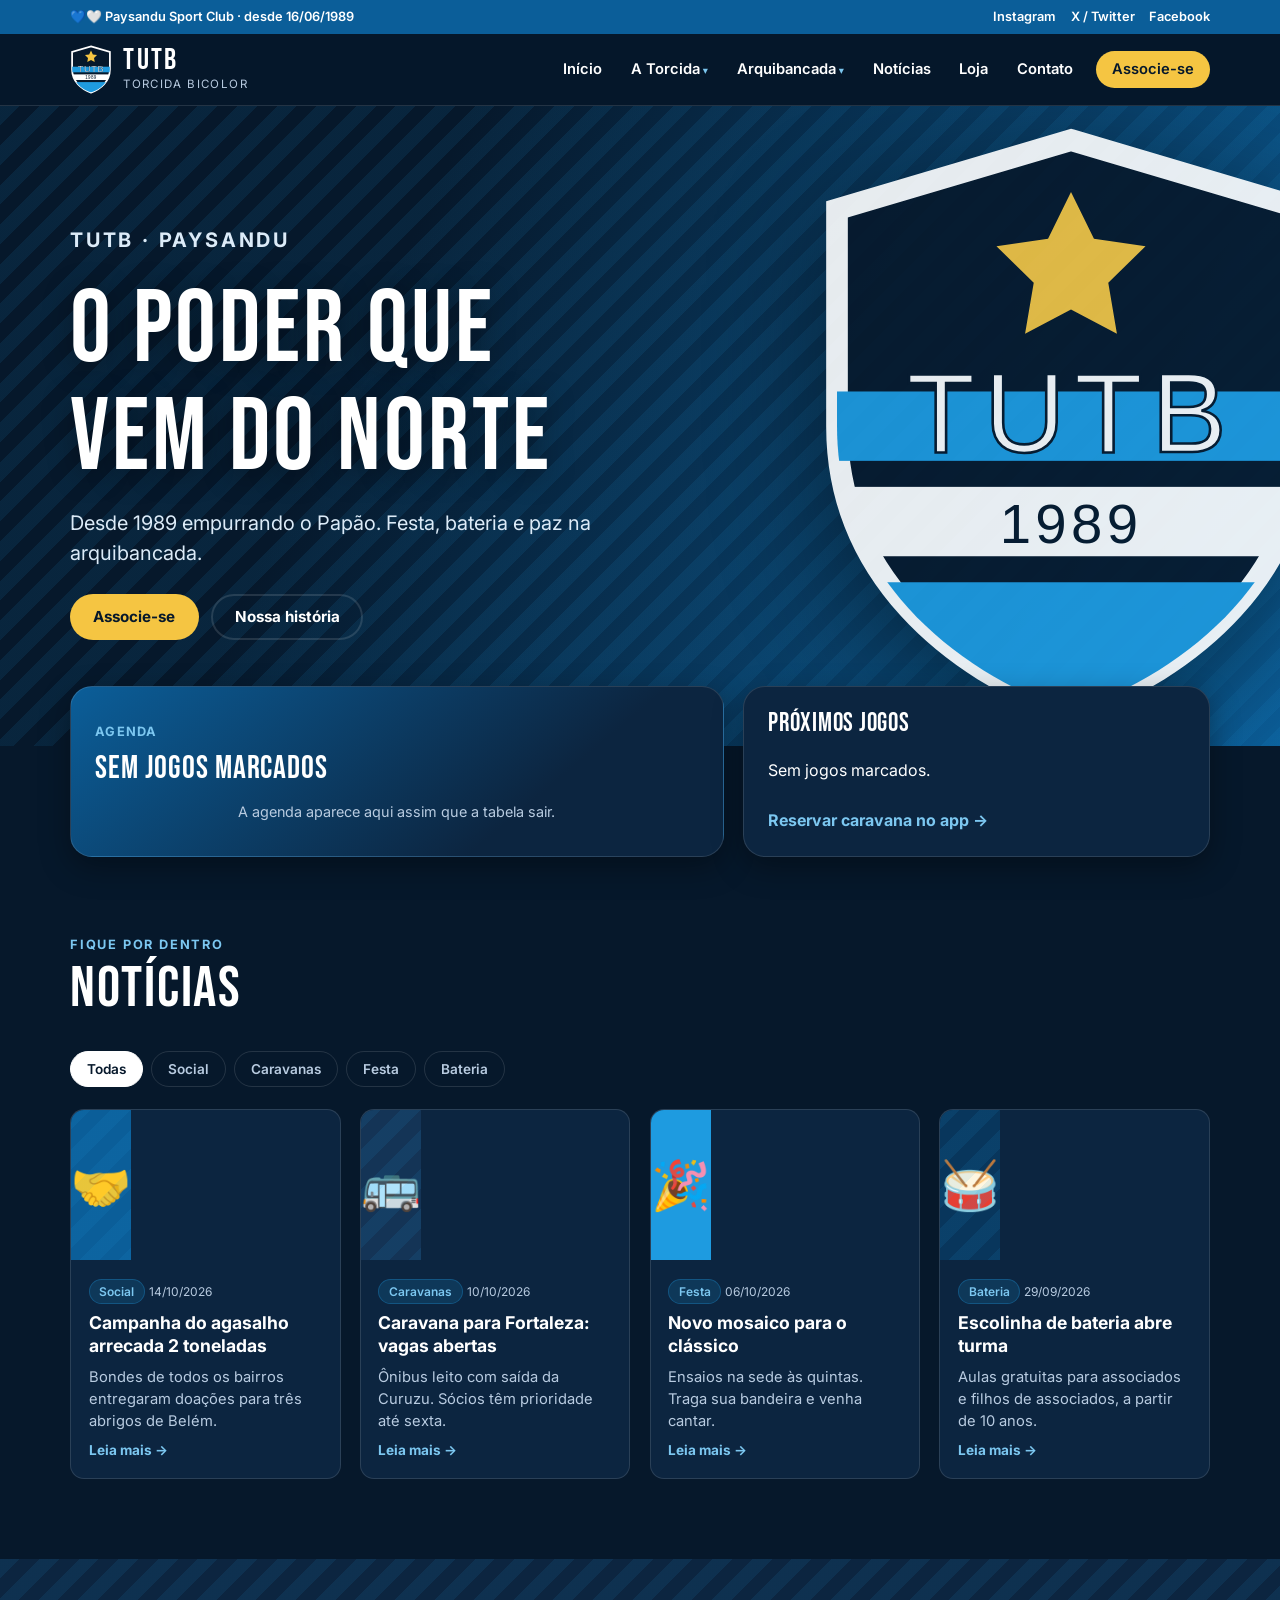
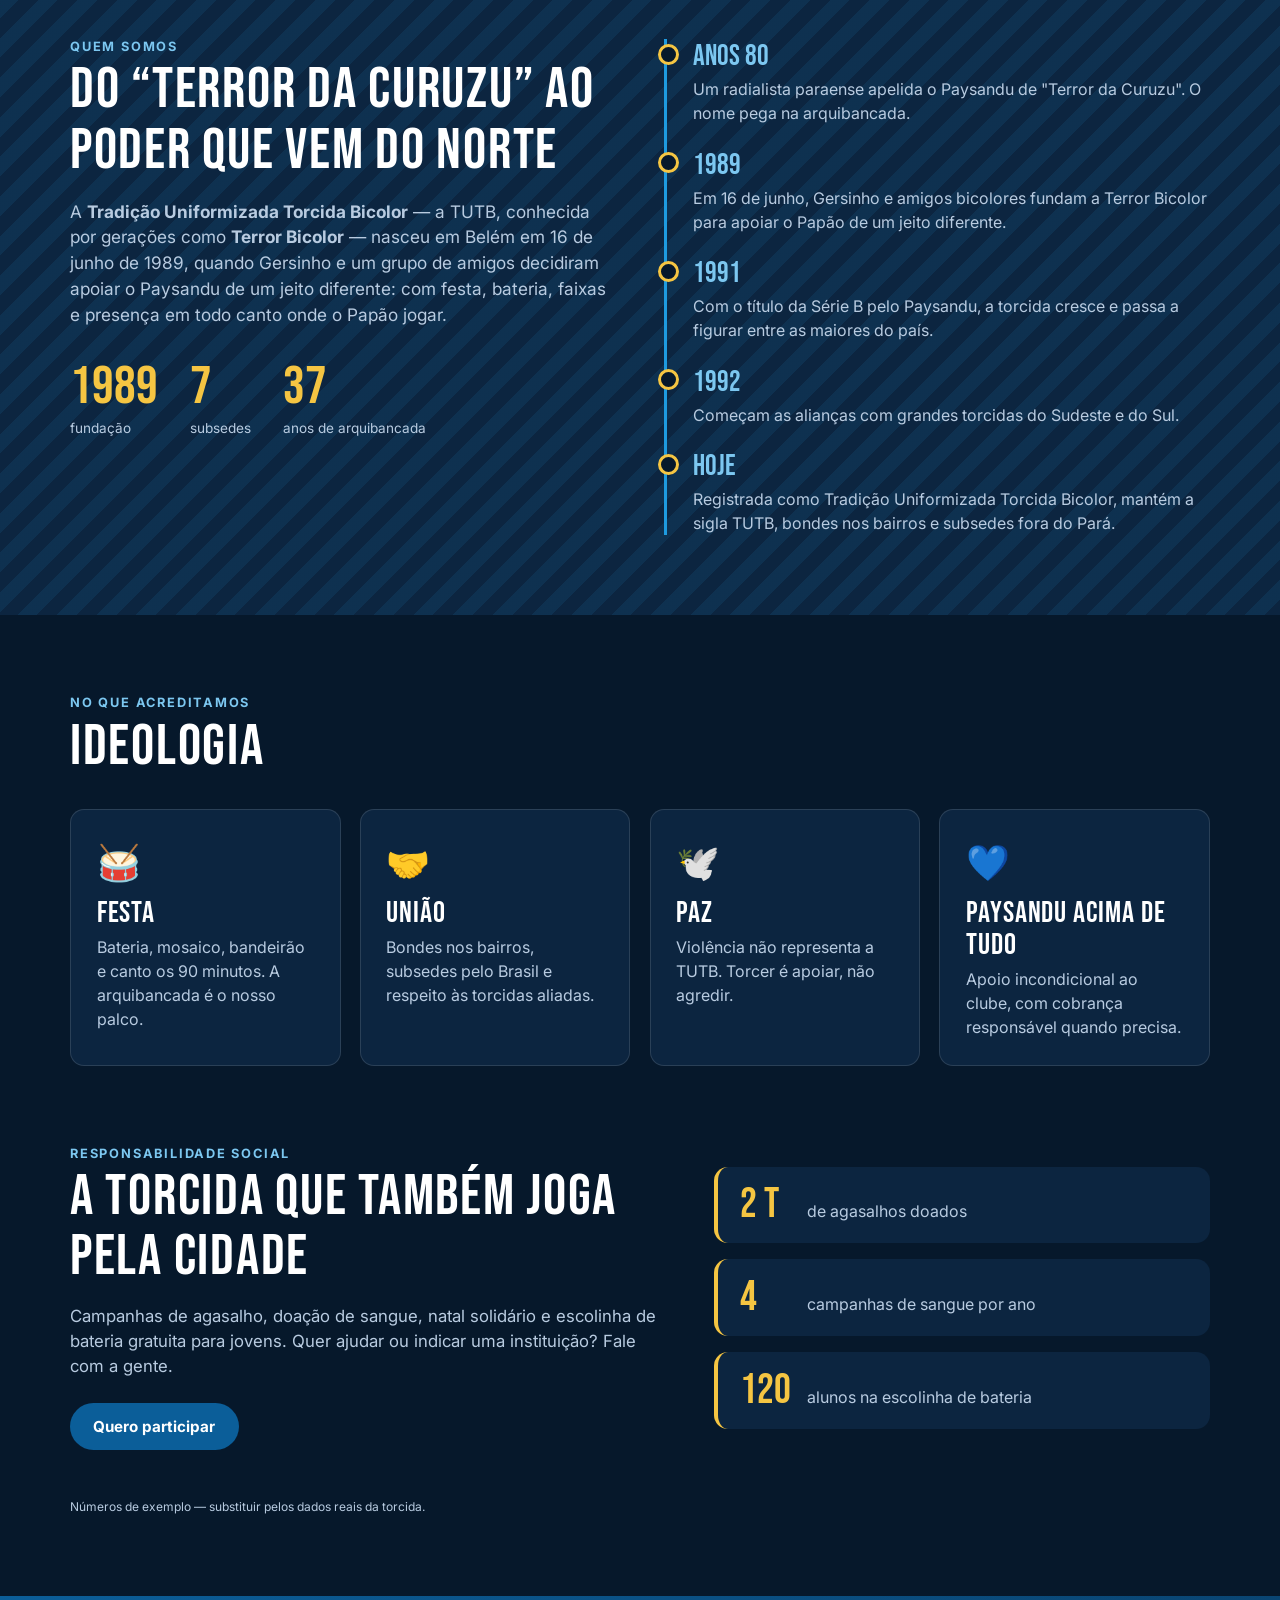
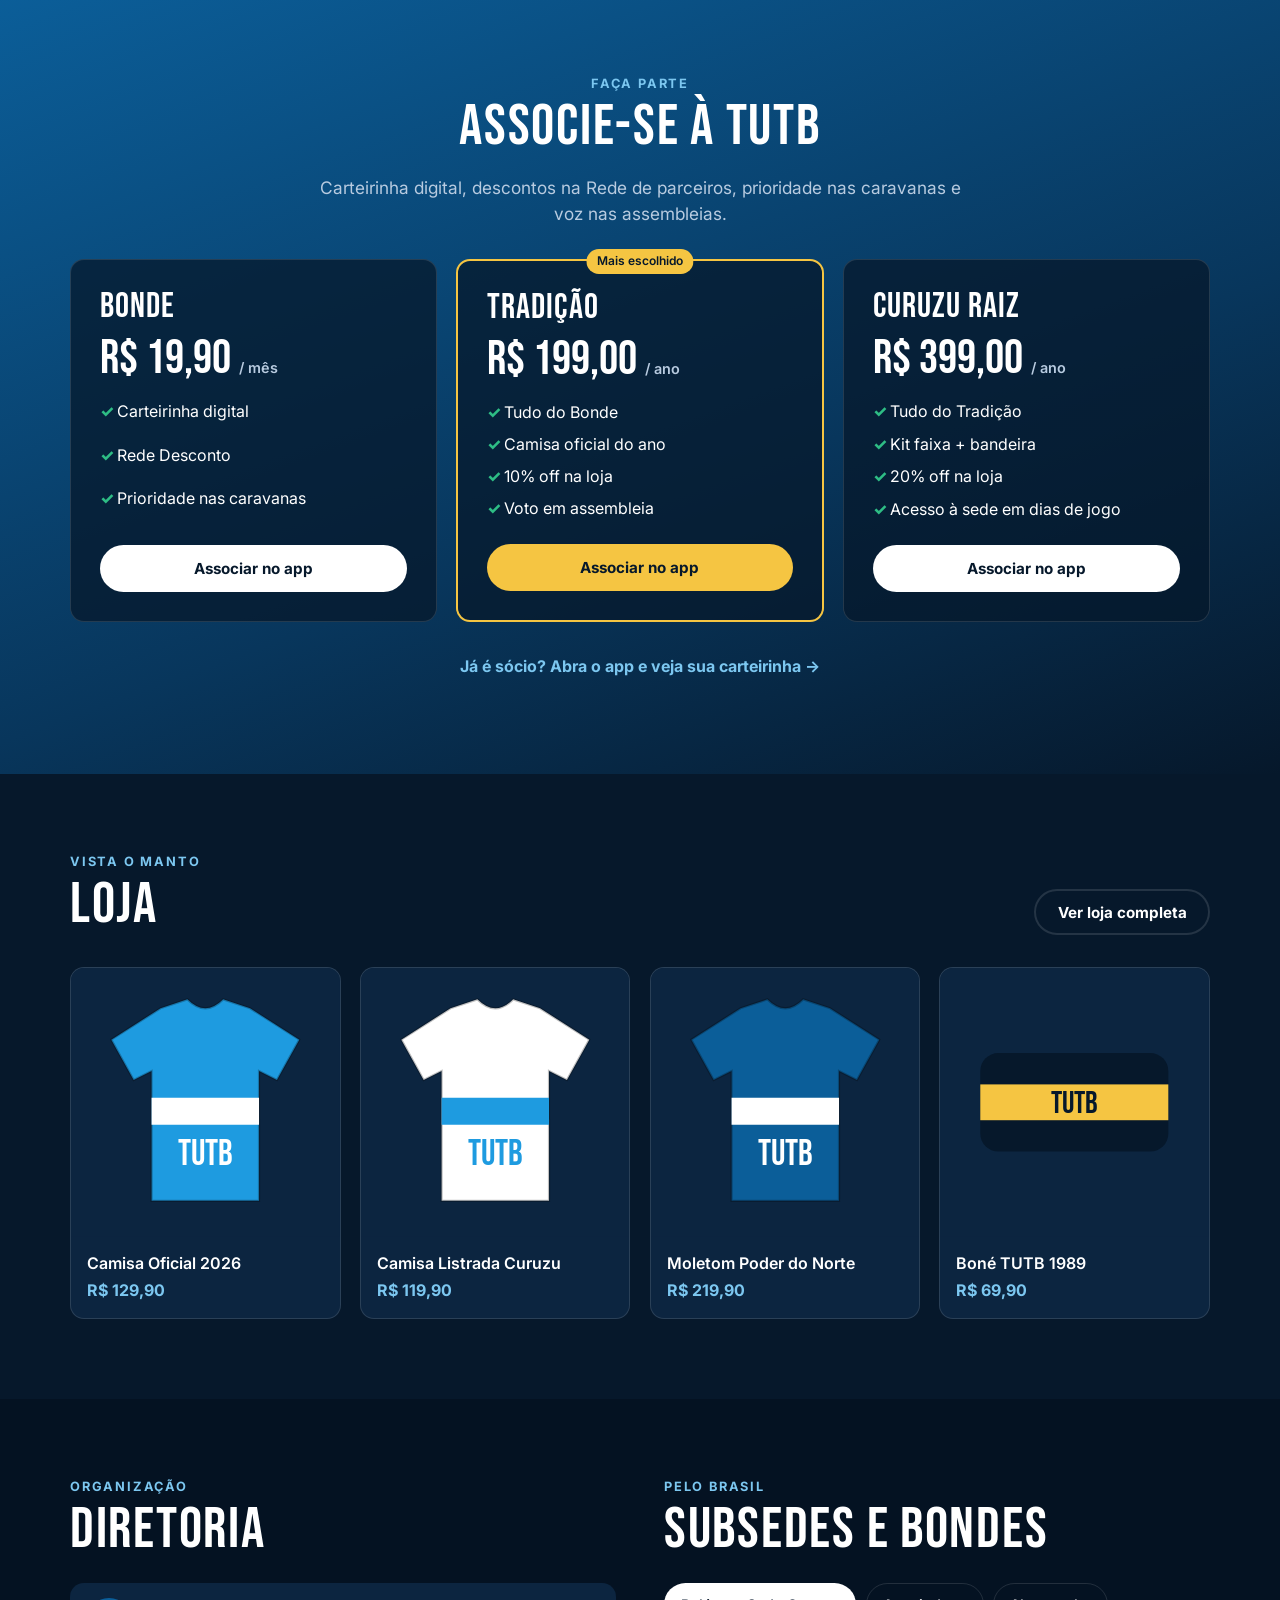
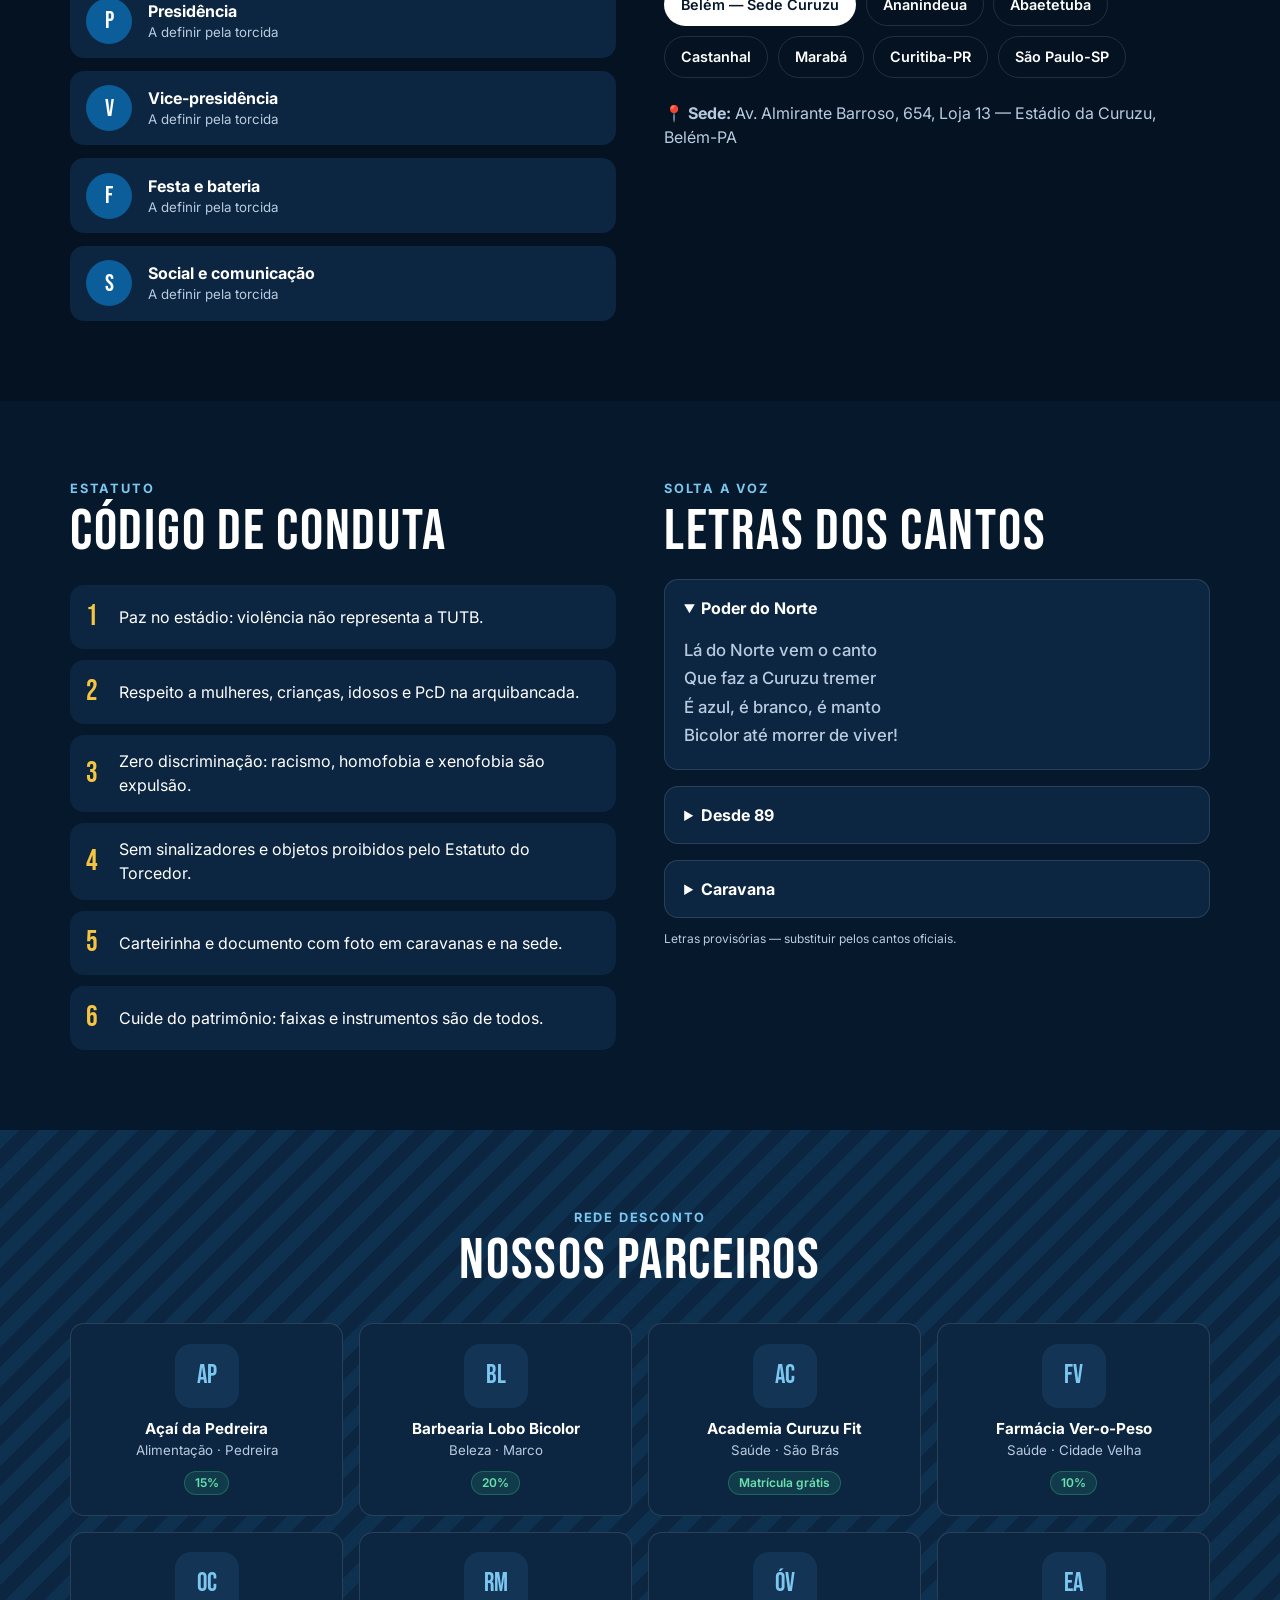
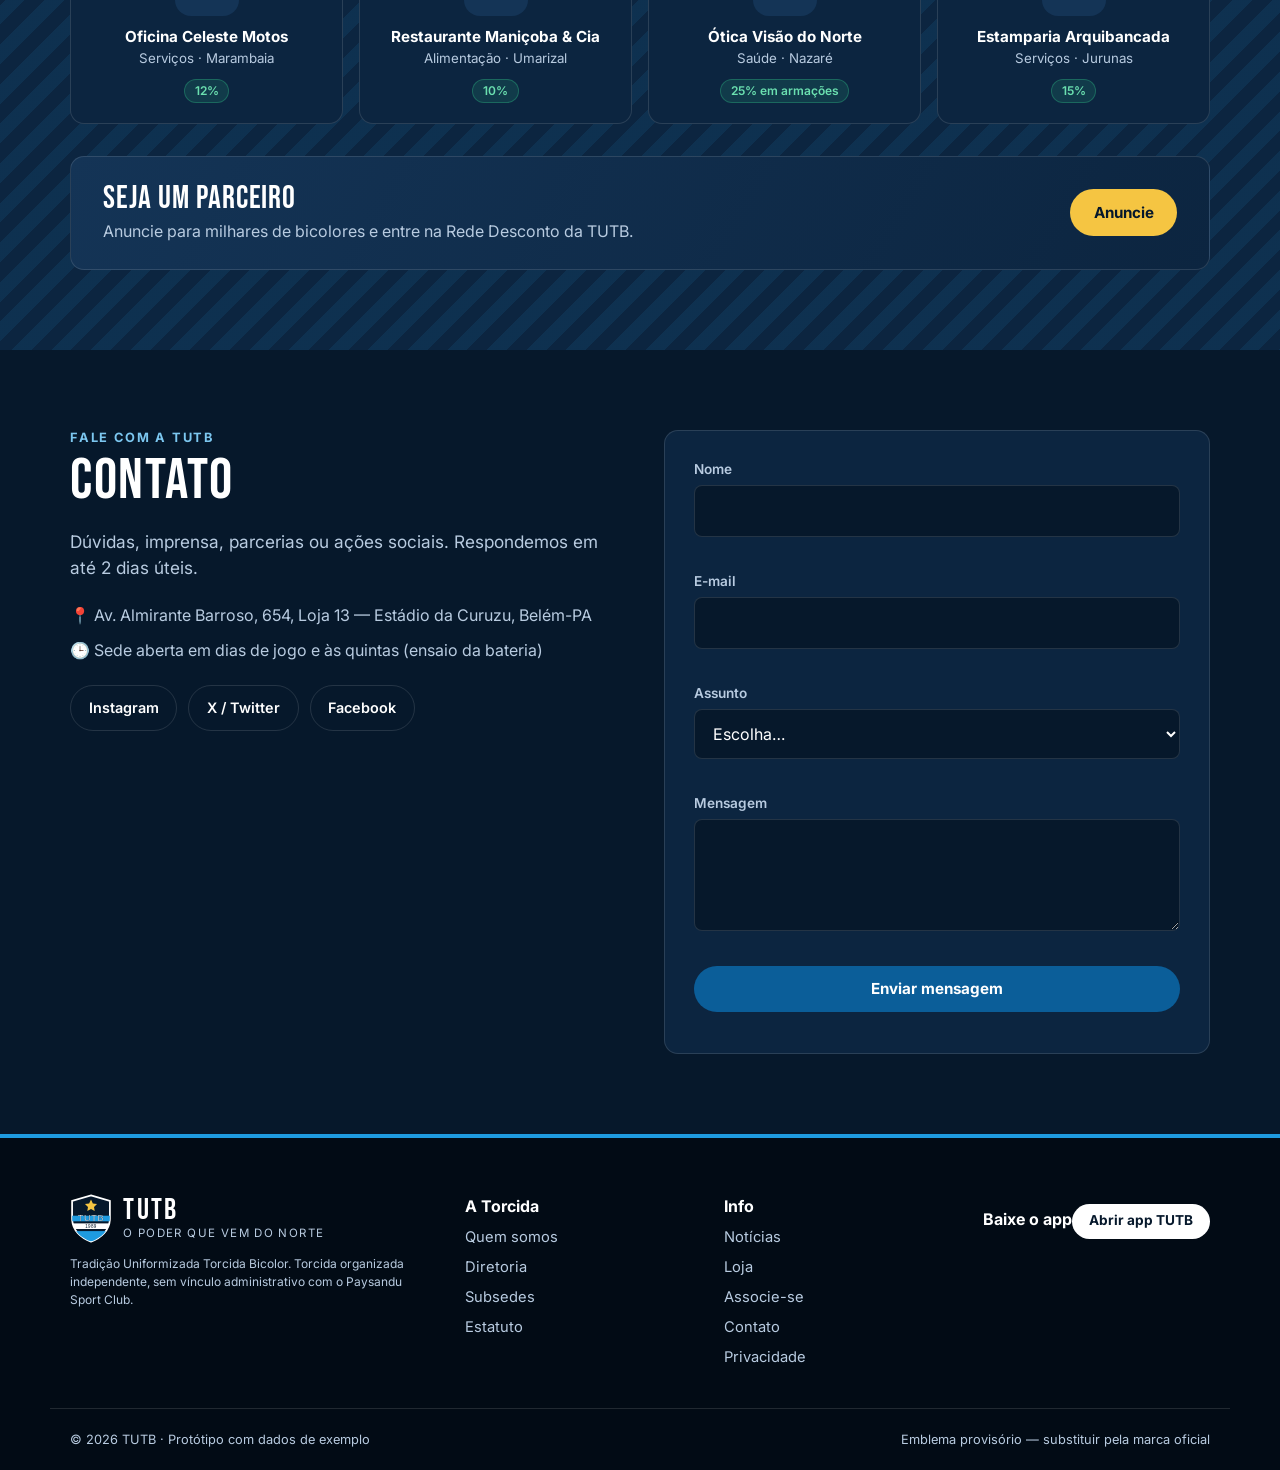
==== site/index.html @ 492fb266 "App PWA e site institucional da TUTB (Terror Bicolor) - replica/: pesquisa, recon das referências (a" ====
<!doctype html>
<html lang="pt-BR">
<head>
  <meta charset="utf-8">
  <meta name="viewport" content="width=device-width, initial-scale=1, viewport-fit=cover">
  <meta name="description" content="Site oficial da TUTB — Tradição Uniformizada Torcida Bicolor, a torcida do Paysandu desde 1989. O Poder que Vem do Norte.">
  <meta name="theme-color" content="#06182B">
  <title>TUTB — O Poder que Vem do Norte</title>
  <link rel="icon" href="../shared/emblem.svg" type="image/svg+xml">
  <link rel="stylesheet" href="../shared/brand.css">
  <link rel="stylesheet" href="site.css">
</head>
<body>
  <a class="sr-only" href="#conteudo">Pular para o conteúdo</a>

  <div class="faixa-topo"><div class="wrap"><span>💙🤍 Paysandu Sport Club · desde 16/06/1989</span>
    <span class="faixa-topo__redes" id="redes-topo"></span></div></div>

  <header class="cab" id="cab">
    <div class="wrap cab__in">
      <a href="#inicio" class="marca"><img src="../shared/emblem.svg" alt="" width="42" height="49"><span><b>TUTB</b><small>Torcida Bicolor</small></span></a>
      <button class="menu-btn" id="menu-btn" aria-expanded="false" aria-controls="menu" aria-label="Abrir menu"><span></span><span></span><span></span></button>
      <nav id="menu" class="menu" aria-label="Principal">
        <ul>
          <li><a href="#inicio">Início</a></li>
          <li class="tem-sub"><button aria-expanded="false">A Torcida</button>
            <ul><li><a href="#historia">Quem somos</a></li><li><a href="#historia">História</a></li><li><a href="#diretoria">Diretoria</a></li><li><a href="#subsedes">Subsedes e bondes</a></li><li><a href="#conduta">Estatuto e conduta</a></li></ul></li>
          <li class="tem-sub"><button aria-expanded="false">Arquibancada</button>
            <ul><li><a href="#ideologia">Ideologia</a></li><li><a href="#social">Responsabilidade social</a></li><li><a href="#cantos">Letras dos cantos</a></li><li><a href="#agenda">Agenda e caravanas</a></li></ul></li>
          <li><a href="#noticias">Notícias</a></li>
          <li><a href="#loja">Loja</a></li>
          <li><a href="#contato">Contato</a></li>
          <li><a class="btn btn--ouro btn--pq" href="#associe">Associe-se</a></li>
        </ul>
      </nav>
    </div>
  </header>

  <main id="conteudo">
    <!-- W02 banner -->
    <section class="banner" id="inicio" aria-roledescription="carrossel" aria-label="Destaques">
      <div class="banner__slides" id="slides"></div>
      <div class="banner__pontos" id="pontos"></div>
    </section>

    <!-- W03 próximo jogo -->
    <section class="wrap jogo" id="agenda">
      <div class="jogo__card" id="proximo"></div>
      <div class="jogo__lista"><h3>Próximos jogos</h3><ul id="agenda-lista"></ul>
        <a class="link-seta" href="../app/index.html#/caravanas">Reservar caravana no app →</a></div>
    </section>

    <!-- W04 notícias -->
    <section class="sec wrap" id="noticias">
      <div class="sec__cab"><p class="sobre">Fique por dentro</p><h2>Notícias</h2></div>
      <div class="filtro-noticias" id="filtro-noticias" role="tablist"></div>
      <div class="grid-noticias" id="grid-noticias"></div>
    </section>

    <!-- W05 história -->
    <section class="sec sec--listras" id="historia">
      <div class="wrap duas">
        <div>
          <p class="sobre">Quem somos</p>
          <h2>Do “Terror da Curuzu” ao Poder que Vem do Norte</h2>
          <p class="lead">A <b>Tradição Uniformizada Torcida Bicolor</b> — a TUTB, conhecida por gerações como <b>Terror Bicolor</b> — nasceu em Belém em 16 de junho de 1989, quando Gersinho e um grupo de amigos decidiram apoiar o Paysandu de um jeito diferente: com festa, bateria, faixas e presença em todo canto onde o Papão jogar.</p>
          <div class="numeros">
            <div><b data-conta="1989">1989</b><span>fundação</span></div>
            <div><b data-conta="7">7</b><span>subsedes</span></div>
            <div><b data-conta="35">35</b><span>anos de arquibancada</span></div>
          </div>
        </div>
        <ol class="linha-tempo" id="linha-tempo"></ol>
      </div>
    </section>

    <!-- W06 ideologia + social -->
    <section class="sec wrap" id="ideologia">
      <div class="sec__cab"><p class="sobre">No que acreditamos</p><h2>Ideologia</h2></div>
      <div class="pilares">
        <article class="card pilar"><span>🥁</span><h3>Festa</h3><p>Bateria, mosaico, bandeirão e canto os 90 minutos. A arquibancada é o nosso palco.</p></article>
        <article class="card pilar"><span>🤝</span><h3>União</h3><p>Bondes nos bairros, subsedes pelo Brasil e respeito às torcidas aliadas.</p></article>
        <article class="card pilar"><span>🕊️</span><h3>Paz</h3><p>Violência não representa a TUTB. Torcer é apoiar, não agredir.</p></article>
        <article class="card pilar"><span>💙</span><h3>Paysandu acima de tudo</h3><p>Apoio incondicional ao clube, com cobrança responsável quando precisa.</p></article>
      </div>
    </section>

    <section class="sec wrap social" id="social">
      <div class="social__txt">
        <p class="sobre">Responsabilidade social</p>
        <h2>A torcida que também joga pela cidade</h2>
        <p>Campanhas de agasalho, doação de sangue, natal solidário e escolinha de bateria gratuita para jovens. Quer ajudar ou indicar uma instituição? Fale com a gente.</p>
        <a class="btn" href="#contato" data-assunto="Responsabilidade social">Quero participar</a>
      </div>
      <ul class="social__lista">
        <li><b>2 t</b><span>de agasalhos doados</span></li>
        <li><b>4</b><span>campanhas de sangue por ano</span></li>
        <li><b>120</b><span>alunos na escolinha de bateria</span></li>
      </ul>
      <p class="aviso-demo social__nota">Números de exemplo — substituir pelos dados reais da torcida.</p>
    </section>

    <!-- W08 associe-se -->
    <section class="sec sec--azul" id="associe">
      <div class="wrap">
        <div class="sec__cab sec__cab--centro"><p class="sobre">Faça parte</p><h2>Associe-se à TUTB</h2><p class="lead">Carteirinha digital, descontos na Rede de parceiros, prioridade nas caravanas e voz nas assembleias.</p></div>
        <div class="planos" id="planos"></div>
        <p class="centro"><a class="link-seta" href="../app/index.html">Já é sócio? Abra o app e veja sua carteirinha →</a></p>
      </div>
    </section>

    <!-- W09 loja -->
    <section class="sec wrap" id="loja">
      <div class="sec__cab sec__cab--linha"><div><p class="sobre">Vista o manto</p><h2>Loja</h2></div><a class="btn btn--ghost" href="../app/index.html#/loja">Ver loja completa</a></div>
      <div class="grid-loja" id="grid-loja"></div>
    </section>

    <!-- W07 diretoria + subsedes -->
    <section class="sec sec--escuro" id="diretoria">
      <div class="wrap duas">
        <div>
          <p class="sobre">Organização</p><h2>Diretoria</h2>
          <ul class="diretoria">
            <li><span class="avatar">P</span><div><b>Presidência</b><small>A definir pela torcida</small></div></li>
            <li><span class="avatar">V</span><div><b>Vice-presidência</b><small>A definir pela torcida</small></div></li>
            <li><span class="avatar">F</span><div><b>Festa e bateria</b><small>A definir pela torcida</small></div></li>
            <li><span class="avatar">S</span><div><b>Social e comunicação</b><small>A definir pela torcida</small></div></li>
          </ul>
        </div>
        <div id="subsedes">
          <p class="sobre">Pelo Brasil</p><h2>Subsedes e bondes</h2>
          <ul class="subsedes" id="lista-subsedes"></ul>
          <p class="sede">📍 <b>Sede:</b> <span id="sede"></span></p>
        </div>
      </div>
    </section>

    <!-- conduta + cantos -->
    <section class="sec wrap duas" id="conduta">
      <div>
        <p class="sobre">Estatuto</p><h2>Código de conduta</h2>
        <ol class="conduta" id="lista-conduta"></ol>
      </div>
      <div id="cantos">
        <p class="sobre">Solta a voz</p><h2>Letras dos cantos</h2>
        <div id="lista-cantos"></div>
        <p class="aviso-demo">Letras provisórias — substituir pelos cantos oficiais.</p>
      </div>
    </section>

    <!-- W10 parceiros -->
    <section class="sec sec--listras" id="parceiros">
      <div class="wrap">
        <div class="sec__cab sec__cab--centro"><p class="sobre">Rede Desconto</p><h2>Nossos parceiros</h2></div>
        <div class="parceiros" id="lista-parceiros"></div>
        <div class="cta-parceiro card">
          <div><h3>Seja um parceiro</h3><p>Anuncie para milhares de bicolores e entre na Rede Desconto da TUTB.</p></div>
          <a class="btn btn--ouro" href="#contato" data-assunto="Quero anunciar / ser parceiro">Anuncie</a>
        </div>
      </div>
    </section>

    <!-- W11 contato -->
    <section class="sec wrap duas" id="contato">
      <div>
        <p class="sobre">Fale com a TUTB</p><h2>Contato</h2>
        <p class="lead">Dúvidas, imprensa, parcerias ou ações sociais. Respondemos em até 2 dias úteis.</p>
        <ul class="contato-info">
          <li>📍 <span id="sede2"></span></li>
          <li>🕒 Sede aberta em dias de jogo e às quintas (ensaio da bateria)</li>
        </ul>
        <div class="redes" id="redes"></div>
      </div>
      <form class="card form" id="form-contato" novalidate>
        <div class="campo"><label for="c-nome">Nome</label><input id="c-nome" name="nome" autocomplete="name" required><span class="erro"></span></div>
        <div class="campo"><label for="c-email">E-mail</label><input id="c-email" name="email" type="email" autocomplete="email" required><span class="erro"></span></div>
        <div class="campo"><label for="c-assunto">Assunto</label>
          <select id="c-assunto" name="assunto" required><option value="">Escolha…</option><option>Quero me associar</option><option>Quero anunciar / ser parceiro</option><option>Responsabilidade social</option><option>Imprensa</option><option>Outro</option></select><span class="erro"></span></div>
        <div class="campo"><label for="c-msg">Mensagem</label><textarea id="c-msg" name="msg" required></textarea><span class="erro"></span></div>
        <button class="btn btn--bloco" type="submit">Enviar mensagem</button>
        <p class="aviso-demo" id="form-status" role="status"></p>
      </form>
    </section>
  </main>

  <footer class="rod">
    <div class="wrap rod__in">
      <div><a href="#inicio" class="marca"><img src="../shared/emblem.svg" alt="" width="42" height="49"><span><b>TUTB</b><small>O Poder que Vem do Norte</small></span></a>
        <p class="aviso-demo">Tradição Uniformizada Torcida Bicolor. Torcida organizada independente, sem vínculo administrativo com o Paysandu Sport Club.</p></div>
      <nav aria-label="Rodapé"><b>A Torcida</b><a href="#historia">Quem somos</a><a href="#diretoria">Diretoria</a><a href="#subsedes">Subsedes</a><a href="#conduta">Estatuto</a></nav>
      <nav aria-label="Rodapé 2"><b>Info</b><a href="#noticias">Notícias</a><a href="#loja">Loja</a><a href="#associe">Associe-se</a><a href="#contato">Contato</a><a href="#privacidade" id="link-priv">Privacidade</a></nav>
      <div><b>Baixe o app</b><a class="btn btn--claro btn--pq" href="../app/index.html" style="margin-top:.6rem">Abrir app TUTB</a></div>
    </div>
    <div class="wrap rod__fim"><span>© <span id="ano"></span> TUTB · Protótipo com dados de exemplo</span><span>Emblema provisório — substituir pela marca oficial</span></div>
  </footer>

  <dialog class="modal" id="modal"><button class="modal__x" id="modal-x" aria-label="Fechar">×</button><div id="modal-corpo"></div></dialog>
  <div class="toast" id="toast" role="status" aria-live="polite"></div>

  <script src="../shared/data.js"></script>
  <script src="site.js"></script>
</body>
</html>
---- shared/brand.css ----
/* TUTB — design tokens e componentes compartilhados (app + site) */
@import url("https://fonts.googleapis.com/css2?family=Bebas+Neue&family=Inter:wght@400;500;600;700;800&display=swap");

:root {
  --celeste: #1E9BE0;
  --celeste-300: #7CC7F0;
  --celeste-700: #0B5E99;
  --noite: #06182B;
  --noite-2: #0C2540;
  --noite-3: #143456;
  --linha: rgba(255, 255, 255, .12);
  --branco: #FFFFFF;
  --texto-2: #B8CBE0;
  --ouro: #F5C542;
  --alerta: #E5484D;
  --ok: #2EBD85;

  --f-titulo: "Bebas Neue", Impact, "Arial Narrow", sans-serif;
  --f-texto: "Inter", system-ui, -apple-system, "Segoe UI", Roboto, sans-serif;

  --r-1: 8px;
  --r-2: 14px;
  --r-3: 22px;
  --sombra: 0 10px 30px rgba(0, 0, 0, .35);
  --listras: repeating-linear-gradient(135deg, rgba(30,155,224,.10) 0 14px, transparent 14px 28px);
  color-scheme: dark;
}

* { box-sizing: border-box; }
html { -webkit-text-size-adjust: 100%; }
body {
  margin: 0;
  background: var(--noite);
  color: var(--branco);
  font-family: var(--f-texto);
  line-height: 1.5;
}
a { color: var(--celeste-300); }
img { max-width: 100%; display: block; }
h1, h2, h3, .titulo { font-family: var(--f-titulo); font-weight: 400; letter-spacing: .03em; line-height: 1.05; margin: 0; }
:focus-visible { outline: 3px solid var(--ouro); outline-offset: 2px; }

.btn {
  display: inline-flex; align-items: center; justify-content: center; gap: .5em;
  font: 700 .95rem/1 var(--f-texto); text-decoration: none; cursor: pointer;
  padding: .9em 1.4em; border-radius: 999px; border: 2px solid transparent;
  background: var(--celeste-700); color: var(--branco);
  transition: transform .12s, background .2s;
}
.btn:hover { background: #0A4F82; }
.btn:active { transform: scale(.97); }
.btn--claro { background: var(--branco); color: var(--noite); }
.btn--claro:hover { background: #E6F2FB; }
.btn--ghost { background: transparent; border-color: var(--linha); color: var(--branco); }
.btn--ghost:hover { background: rgba(255,255,255,.06); }
.btn--ouro { background: var(--ouro); color: var(--noite); }
.btn--ouro:hover { background: #FFD45E; }
.btn--bloco { width: 100%; }
.btn[disabled] { opacity: .45; cursor: not-allowed; }

.card { background: var(--noite-2); border: 1px solid var(--linha); border-radius: var(--r-2); }
.chip {
  display: inline-block; font: 600 .75rem/1 var(--f-texto); padding: .45em .8em; border-radius: 999px;
  background: rgba(30,155,224,.16); color: var(--celeste-300); border: 1px solid rgba(30,155,224,.3);
}
.chip--ouro { background: rgba(245,197,66,.14); color: var(--ouro); border-color: rgba(245,197,66,.35); }
.chip--ok { background: rgba(46,189,133,.15); color: #6BE0B0; border-color: rgba(46,189,133,.35); }
.chip--alerta { background: rgba(229,72,77,.15); color: #FF8A8E; border-color: rgba(229,72,77,.4); }

.campo { display: grid; gap: .35rem; margin-bottom: 1rem; }
.campo label { font-size: .85rem; font-weight: 600; color: var(--texto-2); }
.campo input, .campo select, .campo textarea {
  font: inherit; color: var(--branco); background: var(--noite); border: 1px solid var(--linha);
  border-radius: var(--r-1); padding: .8em .9em; width: 100%;
}
.campo textarea { min-height: 7rem; resize: vertical; }
.campo input:focus, .campo select:focus, .campo textarea:focus { border-color: var(--celeste); outline: none; box-shadow: 0 0 0 3px rgba(30,155,224,.25); }
.campo .erro { color: #FF8A8E; font-size: .8rem; min-height: 1em; }
.campo.invalido input, .campo.invalido select { border-color: var(--alerta); }

.toast {
  position: fixed; left: 50%; bottom: calc(90px + env(safe-area-inset-bottom, 0px)); transform: translateX(-50%) translateY(20px);
  background: var(--branco); color: var(--noite); font-weight: 600; padding: .8em 1.2em; border-radius: 999px;
  box-shadow: var(--sombra); opacity: 0; pointer-events: none; transition: .25s; z-index: 999; max-width: calc(100% - 32px); text-align: center;
}
.toast.on { opacity: 1; transform: translateX(-50%) translateY(0); }

.aviso-demo { font-size: .75rem; color: var(--texto-2); }
.sr-only { position: absolute; width: 1px; height: 1px; overflow: hidden; clip: rect(0 0 0 0); white-space: nowrap; }
---- site/site.css ----
html { scroll-behavior: smooth; scroll-padding-top: 90px; }
.wrap { width: min(1180px, 100%); margin-inline: auto; padding-inline: 20px; }
.btn--pq { padding: .65em 1.1em; font-size: .85rem; }
.sobre { color: var(--celeste-300); font: 700 .8rem var(--f-texto); text-transform: uppercase; letter-spacing: .14em; margin: 0 0 .4rem; }
.lead { color: var(--texto-2); font-size: 1.08rem; max-width: 60ch; }
.centro { text-align: center; }
.link-seta { font-weight: 700; text-decoration: none; display: inline-block; margin-top: 1rem; }
.link-seta:hover { text-decoration: underline; }

/* faixa topo */
.faixa-topo { background: var(--celeste-700); font-size: .8rem; font-weight: 600; }
.faixa-topo .wrap { display: flex; justify-content: space-between; gap: 1rem; padding-block: .45rem; flex-wrap: wrap; }
.faixa-topo a { color: var(--branco); text-decoration: none; margin-left: .9rem; }

/* cabeçalho */
.cab { position: sticky; top: 0; z-index: 50; background: rgba(6, 24, 43, .94); backdrop-filter: blur(10px); border-bottom: 1px solid var(--linha); }
.cab__in { display: flex; align-items: center; justify-content: space-between; padding-block: .7rem; gap: 1rem; }
.marca { display: flex; align-items: center; gap: .7rem; text-decoration: none; color: var(--branco); }
.marca b { display: block; font: 1.9rem/1 var(--f-titulo); letter-spacing: .08em; }
.marca small { display: block; font-size: .72rem; color: var(--texto-2); text-transform: uppercase; letter-spacing: .12em; }
.menu > ul { display: flex; align-items: center; gap: .2rem; list-style: none; margin: 0; padding: 0; }
.menu a, .menu button { font: 600 .92rem var(--f-texto); color: var(--branco); text-decoration: none; background: none; border: 0; padding: .7rem .8rem; border-radius: var(--r-1); cursor: pointer; display: block; }
.menu > ul > li > a:not(.btn):hover, .menu button:hover { background: rgba(255,255,255,.07); }
.tem-sub { position: relative; }
.tem-sub > button::after { content: " ▾"; font-size: .7em; color: var(--celeste-300); }
.tem-sub ul { position: absolute; top: 100%; left: 0; min-width: 220px; list-style: none; margin: 0; padding: .4rem; background: var(--noite-2); border: 1px solid var(--linha); border-radius: var(--r-2); box-shadow: var(--sombra); opacity: 0; visibility: hidden; transform: translateY(6px); transition: .18s; }
.tem-sub:hover ul, .tem-sub:focus-within ul, .tem-sub.aberto ul { opacity: 1; visibility: visible; transform: none; }
.tem-sub ul a:hover { background: rgba(30,155,224,.15); }
.menu .btn { margin-left: .4rem; color: var(--noite); background: var(--ouro); padding: .65em 1.1em; border-radius: 999px; }
.menu .btn:hover { background: #FFD45E; }
.menu-btn { display: none; background: none; border: 0; width: 44px; height: 44px; cursor: pointer; padding: 10px; }
.menu-btn span { display: block; height: 2px; background: var(--branco); margin: 5px 0; transition: .2s; }
.menu-btn[aria-expanded="true"] span:nth-child(1) { transform: translateY(7px) rotate(45deg); }
.menu-btn[aria-expanded="true"] span:nth-child(2) { opacity: 0; }
.menu-btn[aria-expanded="true"] span:nth-child(3) { transform: translateY(-7px) rotate(-45deg); }

/* banner */
.banner { position: relative; overflow: hidden; height: clamp(440px, 72vh, 640px); }
.banner__slides { height: 100%; position: relative; }
.slide { position: absolute; inset: 0; display: flex; align-items: center; opacity: 0; transition: opacity .7s; }
.slide.on { opacity: 1; z-index: 1; }
.slide::before { content: ""; position: absolute; inset: 0; background: var(--listras); }
.slide__arte { position: absolute; right: -4%; top: 50%; transform: translateY(-50%); width: min(46vw, 520px); opacity: .9; filter: drop-shadow(0 30px 60px rgba(0,0,0,.5)); }
.slide .wrap { position: relative; z-index: 2; }
.slide h1 { font-size: clamp(3rem, 8vw, 6.4rem); max-width: 12ch; text-shadow: 0 4px 30px rgba(0,0,0,.4); }
.slide p { font-size: clamp(1rem, 2vw, 1.25rem); color: #DCEBF8; max-width: 46ch; margin: 1rem 0 1.6rem; }
.slide .acoes { display: flex; gap: .8rem; flex-wrap: wrap; }
.banner__pontos { position: absolute; bottom: 24px; left: 50%; transform: translateX(-50%); display: flex; gap: .5rem; z-index: 3; }
.banner__pontos button { width: 34px; height: 6px; border-radius: 99px; border: 0; background: rgba(255,255,255,.35); cursor: pointer; padding: 0; }
.banner__pontos button.on { background: var(--ouro); }

/* jogo */
.jogo { display: grid; grid-template-columns: 1.4fr 1fr; gap: 1.2rem; margin-top: -60px; position: relative; z-index: 5; }
.jogo__card, .jogo__lista { background: var(--noite-2); border: 1px solid var(--linha); border-radius: var(--r-3); padding: 1.5rem; box-shadow: var(--sombra); }
.jogo__card { background: linear-gradient(140deg, var(--celeste-700), var(--noite-2) 70%); }
.jogo__comp { font: 700 .8rem var(--f-texto); text-transform: uppercase; letter-spacing: .1em; color: var(--celeste-300); }
.jogo__times { display: flex; align-items: center; justify-content: center; gap: 1.4rem; margin: 1rem 0; text-align: center; }
.jogo__times .t { display: grid; justify-items: center; gap: .4rem; font-weight: 700; }
.esc { width: 70px; height: 70px; border-radius: 50%; display: grid; place-items: center; background: var(--branco); color: var(--noite); font: 1.6rem var(--f-titulo); }
.esc img { width: 46px; }
.esc--deles { background: var(--noite-3); color: var(--branco); }
.jogo__x { font: 2.4rem var(--f-titulo); color: var(--texto-2); }
.contagem { display: flex; justify-content: center; gap: .6rem; }
.contagem div { background: rgba(0,0,0,.28); border-radius: var(--r-1); padding: .5rem .7rem; min-width: 66px; text-align: center; }
.contagem b { display: block; font: 2rem var(--f-titulo); }
.contagem small { font-size: .68rem; color: var(--texto-2); text-transform: uppercase; }
.jogo__local { text-align: center; color: var(--texto-2); font-size: .9rem; margin: 1rem 0 0; }
.jogo__lista h3 { font-size: 1.6rem; margin-bottom: .6rem; }
.jogo__lista ul { list-style: none; margin: 0; padding: 0; }
.jogo__lista li { display: flex; gap: .9rem; align-items: center; padding: .65rem 0; border-bottom: 1px solid var(--linha); }
.jogo__lista li:last-child { border: 0; }
.dia { min-width: 48px; text-align: center; }
.dia b { display: block; font: 1.6rem/1 var(--f-titulo); }
.dia small { font-size: .7rem; color: var(--texto-2); text-transform: uppercase; }
.jogo__lista li p { margin: 0; font-size: .9rem; } .jogo__lista li p small { color: var(--texto-2); }

/* seções */
.sec { padding-block: 5rem; }
.sec__cab { margin-bottom: 2rem; }
.sec__cab h2, .sec h2 { font-size: clamp(2.4rem, 5vw, 3.6rem); }
.sec__cab--centro { text-align: center; } .sec__cab--centro .lead { margin-inline: auto; }
.sec__cab--linha { display: flex; justify-content: space-between; align-items: end; gap: 1rem; flex-wrap: wrap; }
.sec--listras { background: var(--listras), var(--noite-2); }
.sec--azul { background: linear-gradient(160deg, #0B5E99, #08365C 60%, var(--noite)); }
.sec--escuro { background: #041222; }
.duas { display: grid; grid-template-columns: 1fr 1fr; gap: 3rem; align-items: start; }

/* notícias */
.filtro-noticias { display: flex; gap: .5rem; flex-wrap: wrap; margin-bottom: 1.4rem; }
.filtro-noticias button { font: 600 .85rem var(--f-texto); padding: .55rem 1rem; border-radius: 999px; border: 1px solid var(--linha); background: none; color: var(--texto-2); cursor: pointer; }
.filtro-noticias button.on { background: var(--branco); color: var(--noite); border-color: var(--branco); }
.grid-noticias { display: grid; grid-template-columns: repeat(auto-fill, minmax(260px, 1fr)); gap: 1.2rem; }
.noticia { overflow: hidden; display: flex; flex-direction: column; cursor: pointer; transition: transform .2s, border-color .2s; text-align: left; font: inherit; color: inherit; padding: 0; }
.noticia:hover { transform: translateY(-4px); border-color: var(--celeste); }
.noticia__capa { height: 150px; position: relative; display: grid; place-items: center; font-size: 3rem; }
.noticia__capa::after { content: ""; position: absolute; inset: 0; background: var(--listras); }
.noticia__corpo { padding: 1.1rem; display: grid; gap: .5rem; flex: 1; }
.noticia h3 { font: 700 1.1rem/1.3 var(--f-texto); letter-spacing: 0; }
.noticia p { margin: 0; color: var(--texto-2); font-size: .92rem; }
.noticia .mais { color: var(--celeste-300); font-weight: 700; font-size: .85rem; margin-top: auto; }

/* história */
.numeros { display: flex; gap: 2rem; margin-top: 2rem; flex-wrap: wrap; }
.numeros b { display: block; font: 3.4rem/1 var(--f-titulo); color: var(--ouro); }
.numeros span { color: var(--texto-2); font-size: .85rem; }
.linha-tempo { list-style: none; margin: 0; padding: 0 0 0 1.6rem; border-left: 3px solid var(--celeste); display: grid; gap: 1.4rem; }
.linha-tempo li { position: relative; }
.linha-tempo li::before { content: ""; position: absolute; left: calc(-1.6rem - 9px); top: .3rem; width: 15px; height: 15px; border-radius: 50%; background: var(--noite); border: 3px solid var(--ouro); }
.linha-tempo b { font: 1.8rem var(--f-titulo); color: var(--celeste-300); }
.linha-tempo p { margin: .2rem 0 0; color: var(--texto-2); }

/* pilares */
.pilares { display: grid; grid-template-columns: repeat(4, 1fr); gap: 1.2rem; }
.pilar { padding: 1.6rem; }
.pilar span { font-size: 2.2rem; }
.pilar h3 { font-size: 1.9rem; margin: .6rem 0 .3rem; }
.pilar p { color: var(--texto-2); margin: 0; }

.social { display: grid; grid-template-columns: 1.2fr 1fr; gap: 3rem; align-items: center; padding-top: 0; }
.social__txt p:not(.sobre) { color: var(--texto-2); font-size: 1.05rem; margin: 1rem 0 1.5rem; }
.social__lista { list-style: none; margin: 0; padding: 0; display: grid; gap: 1rem; }
.social__lista li { display: flex; align-items: baseline; gap: 1rem; padding: 1.1rem 1.4rem; background: var(--noite-2); border-radius: var(--r-2); border-left: 4px solid var(--ouro); }
.social__lista b { font: 2.6rem/1 var(--f-titulo); color: var(--ouro); min-width: 3ch; }
.social__lista span { color: var(--texto-2); }
.social__nota { grid-column: 1 / -1; margin: 0; }

/* planos */
.planos { display: grid; grid-template-columns: repeat(3, 1fr); gap: 1.2rem; align-items: stretch; }
.plano { padding: 1.8rem; display: flex; flex-direction: column; background: rgba(6,24,43,.75); position: relative; }
.plano.dest { border: 2px solid var(--ouro); transform: scale(1.03); }
.plano .chip--ouro { position: absolute; top: -12px; left: 50%; transform: translateX(-50%); background: var(--ouro); color: var(--noite); }
.plano h3 { font-size: 2.2rem; }
.plano .preco { font: 3rem/1 var(--f-titulo); margin: .6rem 0 1rem; }
.plano .preco small { font: 600 .9rem var(--f-texto); color: var(--texto-2); }
.plano ul { list-style: none; margin: 0 0 1.5rem; padding: 0; display: grid; gap: .5rem; flex: 1; }
.plano li::before { content: "✓  "; color: var(--ok); font-weight: 800; }

/* loja */
.grid-loja { display: grid; grid-template-columns: repeat(4, 1fr); gap: 1.2rem; }
.prod { overflow: hidden; text-decoration: none; color: inherit; transition: transform .2s; }
.prod:hover { transform: translateY(-4px); }
.prod svg { width: 100%; display: block; }
.prod div { padding: 1rem; }
.prod h3 { font: 600 1rem var(--f-texto); letter-spacing: 0; }
.prod b { color: var(--celeste-300); display: block; margin-top: .3rem; }

/* diretoria */
.diretoria { list-style: none; margin: 1.4rem 0 0; padding: 0; display: grid; gap: .8rem; }
.diretoria li { display: flex; gap: 1rem; align-items: center; padding: .9rem 1rem; background: var(--noite-2); border-radius: var(--r-2); }
.avatar { width: 46px; height: 46px; border-radius: 50%; display: grid; place-items: center; background: var(--celeste-700); font: 1.5rem var(--f-titulo); }
.diretoria small { display: block; color: var(--texto-2); }
.subsedes { list-style: none; margin: 1.4rem 0; padding: 0; display: flex; flex-wrap: wrap; gap: .6rem; }
.subsedes li { padding: .6rem 1rem; border: 1px solid var(--linha); border-radius: 999px; font-weight: 600; font-size: .9rem; }
.subsedes li:first-child { background: var(--branco); color: var(--noite); }
.sede { color: var(--texto-2); }

.conduta { margin: 1.4rem 0 0; padding: 0; list-style: none; counter-reset: c; display: grid; gap: .7rem; }
.conduta li { counter-increment: c; display: flex; gap: 1rem; align-items: center; padding: .9rem 1rem; background: var(--noite-2); border-radius: var(--r-2); }
.conduta li::before { content: counter(c); font: 1.8rem var(--f-titulo); color: var(--ouro); min-width: 1.4ch; }
details.canto { background: var(--noite-2); border-radius: var(--r-2); margin: 1rem 0 .7rem; border: 1px solid var(--linha); }
details.canto summary { padding: 1rem 1.2rem; cursor: pointer; font-weight: 700; }
details.canto pre { margin: 0; padding: 0 1.2rem 1.2rem; white-space: pre-wrap; font: 500 1.05rem/1.7 var(--f-texto); color: var(--texto-2); }

/* parceiros */
.parceiros { display: grid; grid-template-columns: repeat(4, 1fr); gap: 1rem; }
.parc { padding: 1.2rem; text-align: center; }
.parc .logo { width: 64px; height: 64px; border-radius: 16px; margin: 0 auto .7rem; display: grid; place-items: center; background: var(--noite-3); font: 1.6rem var(--f-titulo); color: var(--celeste-300); }
.parc h3 { font: 700 .95rem var(--f-texto); letter-spacing: 0; }
.parc small { color: var(--texto-2); display: block; margin: .2rem 0 .5rem; }
.cta-parceiro { margin-top: 2rem; padding: 1.6rem 2rem; display: flex; justify-content: space-between; align-items: center; gap: 1.5rem; flex-wrap: wrap; background: linear-gradient(120deg, var(--noite-3), var(--noite-2)); }
.cta-parceiro h3 { font-size: 2rem; } .cta-parceiro p { margin: .2rem 0 0; color: var(--texto-2); }

/* contato */
.form { padding: 1.8rem; }
.contato-info { list-style: none; padding: 0; margin: 1.4rem 0; display: grid; gap: .7rem; color: var(--texto-2); }
.redes { display: flex; gap: .7rem; flex-wrap: wrap; }
.redes a { padding: .7rem 1.1rem; border-radius: 999px; border: 1px solid var(--linha); text-decoration: none; color: var(--branco); font-weight: 600; font-size: .9rem; }
.redes a:hover { background: var(--celeste-700); border-color: var(--celeste-700); }

/* rodapé */
.rod { background: #020B15; border-top: 4px solid var(--celeste); padding-top: 3.5rem; }
.rod__in { display: grid; grid-template-columns: 1.6fr 1fr 1fr 1fr; gap: 2rem; }
.rod nav { display: grid; gap: .5rem; align-content: start; }
.rod nav a { color: var(--texto-2); text-decoration: none; font-size: .92rem; }
.rod nav a:hover { color: var(--branco); }
.rod__fim { display: flex; justify-content: space-between; gap: 1rem; flex-wrap: wrap; border-top: 1px solid var(--linha); margin-top: 2.5rem; padding-block: 1.3rem; color: var(--texto-2); font-size: .8rem; }

/* modal */
.modal { max-width: min(680px, calc(100% - 32px)); width: 100%; border: 1px solid var(--linha); border-radius: var(--r-3); background: var(--noite-2); color: var(--branco); padding: 0; }
.modal::backdrop { background: rgba(2, 11, 21, .75); backdrop-filter: blur(4px); }
.modal__x { position: absolute; top: .8rem; right: .8rem; z-index: 2; width: 40px; height: 40px; border-radius: 50%; border: 0; background: rgba(0,0,0,.4); color: var(--branco); font-size: 1.5rem; cursor: pointer; }
.modal .noticia__capa { height: 200px; }
.modal__corpo { padding: 1.6rem 1.8rem 2rem; }
.modal h2 { font: 800 1.7rem/1.2 var(--f-texto); letter-spacing: 0; margin: .6rem 0 1rem; }
.modal p { color: var(--texto-2); font-size: 1.02rem; }

/* animação de entrada */
.revela { opacity: 0; transform: translateY(24px); transition: opacity .6s, transform .6s; }
.revela.vis { opacity: 1; transform: none; }
@media (prefers-reduced-motion: reduce) { html { scroll-behavior: auto; } .revela { opacity: 1; transform: none; transition: none; } .slide { transition: none; } }

/* responsivo */
@media (max-width: 1000px) {
  .pilares, .grid-loja, .parceiros { grid-template-columns: repeat(2, 1fr); }
  .rod__in { grid-template-columns: 1fr 1fr; }
}
@media (max-width: 860px) {
  .cab { backdrop-filter: none; background: var(--noite); } /* backdrop-filter prenderia o menu fixo dentro do header */
  .menu-btn { display: block; position: relative; z-index: 2; }
  .menu { position: fixed; inset: 0 0 0 auto; width: min(340px, 86vw); background: var(--noite-2); padding: calc(80px + env(safe-area-inset-top, 0px)) 1rem 2rem; transform: translateX(100%); transition: transform .25s; overflow-y: auto; border-left: 1px solid var(--linha); z-index: 1; box-shadow: var(--sombra); }
  .menu.aberto { transform: none; }
  .menu > ul { flex-direction: column; align-items: stretch; }
  .tem-sub ul { position: static; opacity: 1; visibility: visible; transform: none; box-shadow: none; border: 0; background: none; padding: 0 0 0 1rem; display: none; }
  .tem-sub.aberto ul { display: block; }
  .menu .btn { margin: 1rem 0 0; }
  .jogo, .duas, .social { grid-template-columns: 1fr; gap: 2rem; }
  .planos { grid-template-columns: 1fr; max-width: 440px; margin-inline: auto; }
  .plano.dest { transform: none; }
  .slide__arte { opacity: .18; right: -20%; width: 90vw; }
  .sec { padding-block: 3.5rem; }
}
@media (max-width: 520px) {
  .grid-loja, .parceiros { grid-template-columns: 1fr 1fr; gap: .7rem; }
  .pilares, .rod__in { grid-template-columns: 1fr; }
  .contagem div { min-width: 0; flex: 1; padding: .4rem; }
  .jogo__times { gap: .7rem; }
  .esc { width: 56px; height: 56px; }
  .faixa-topo__redes { display: none; }
}
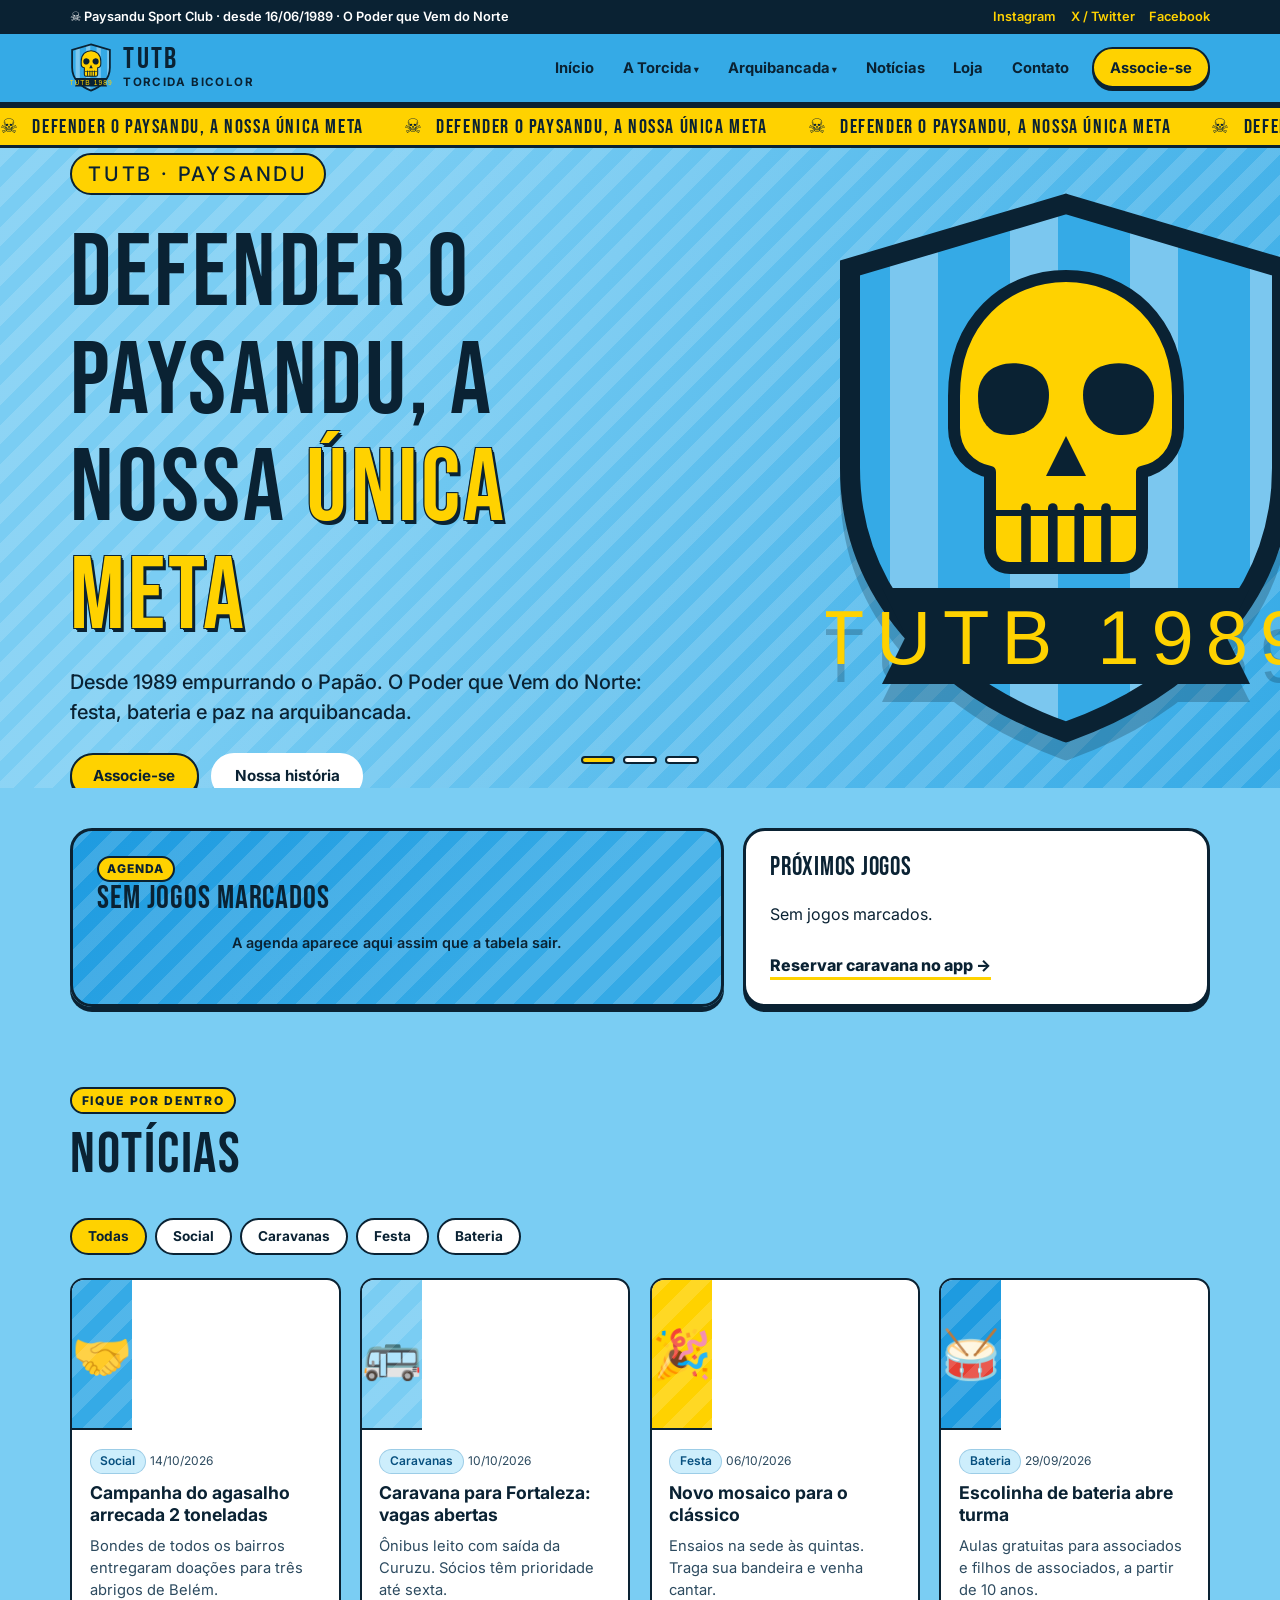
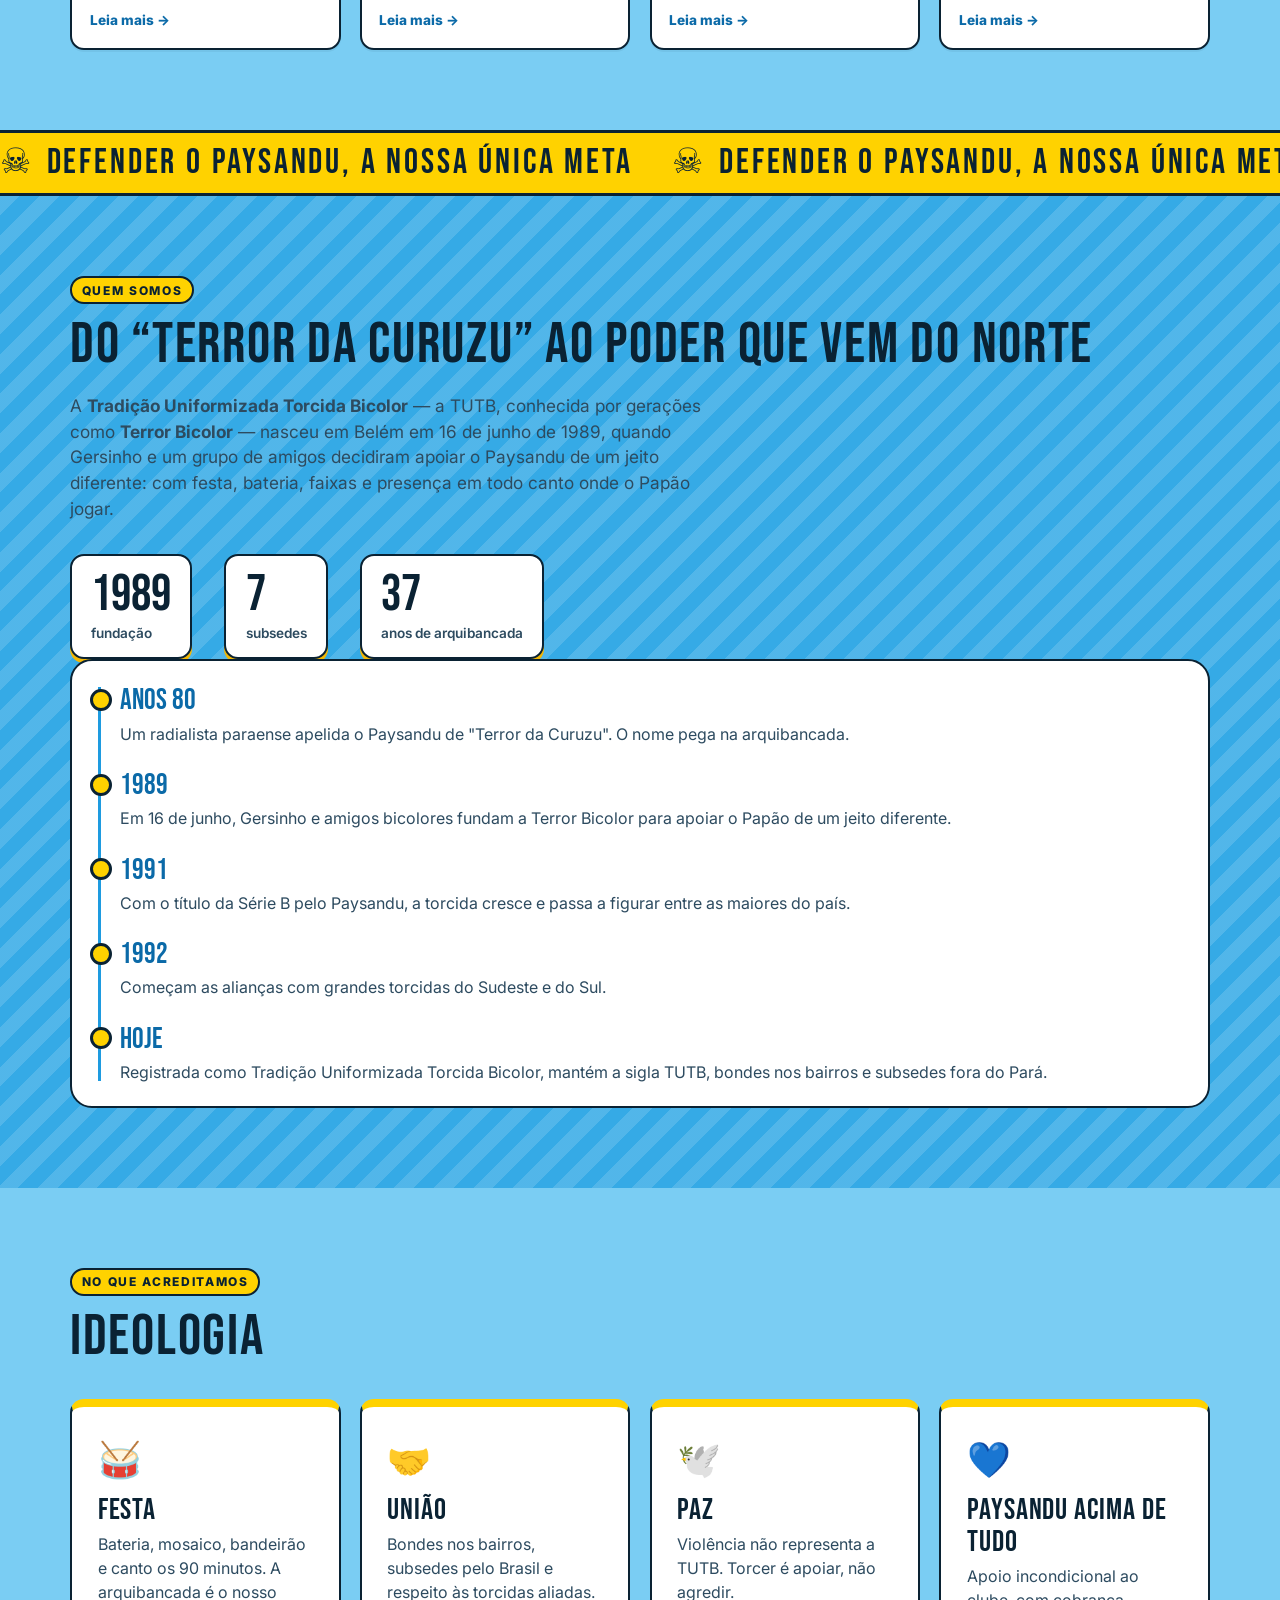
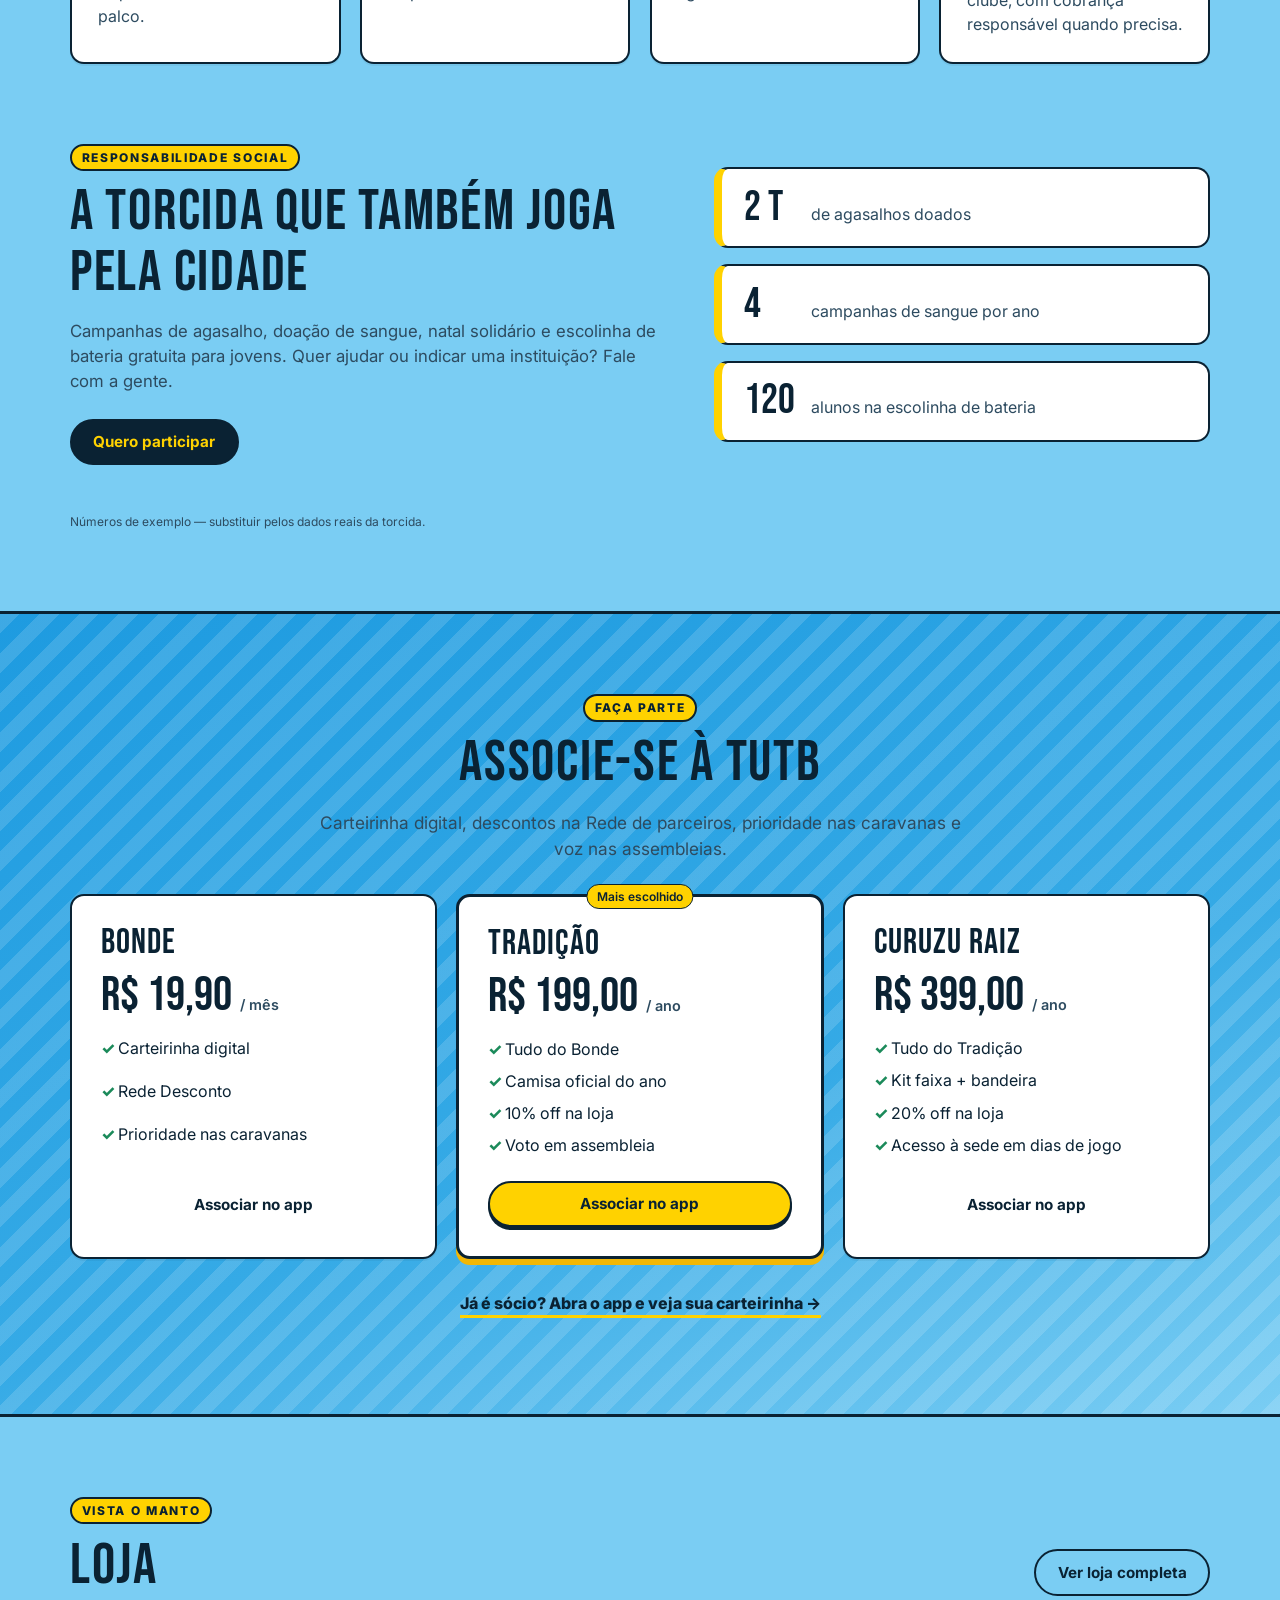
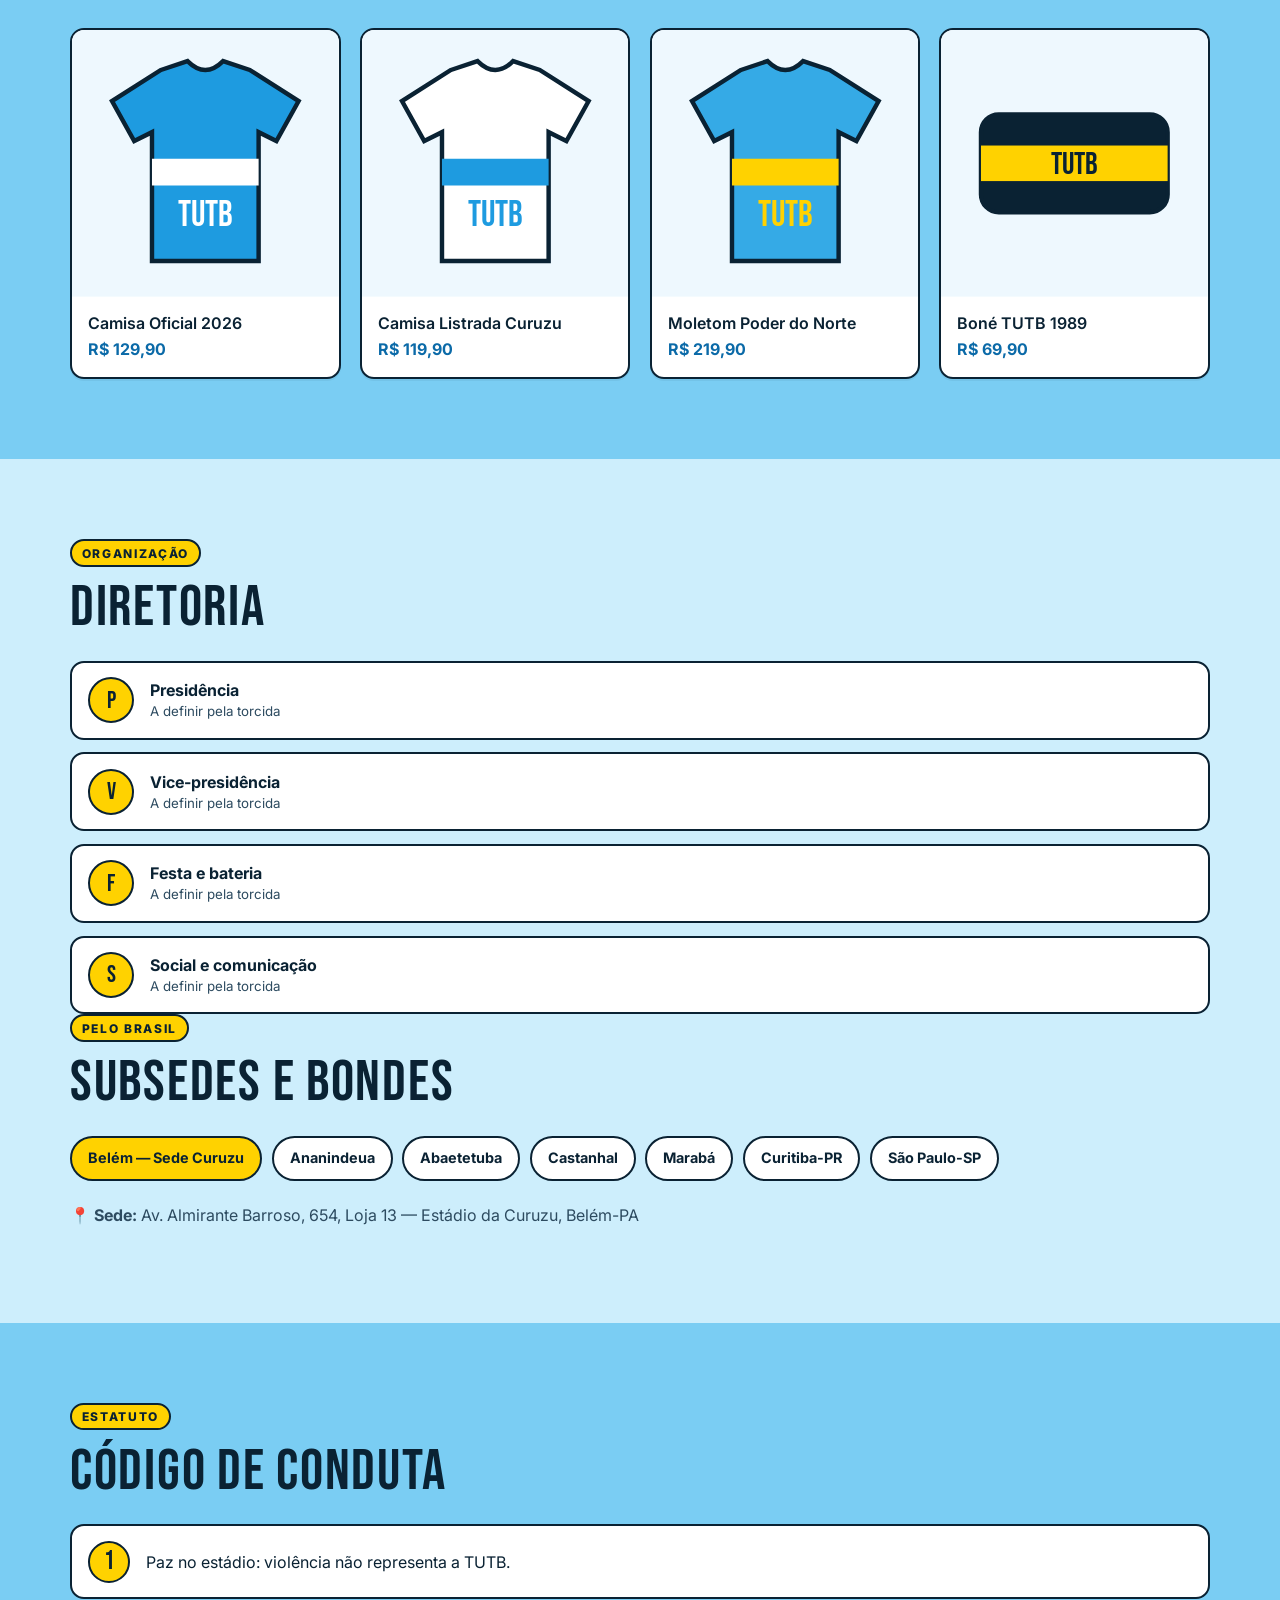
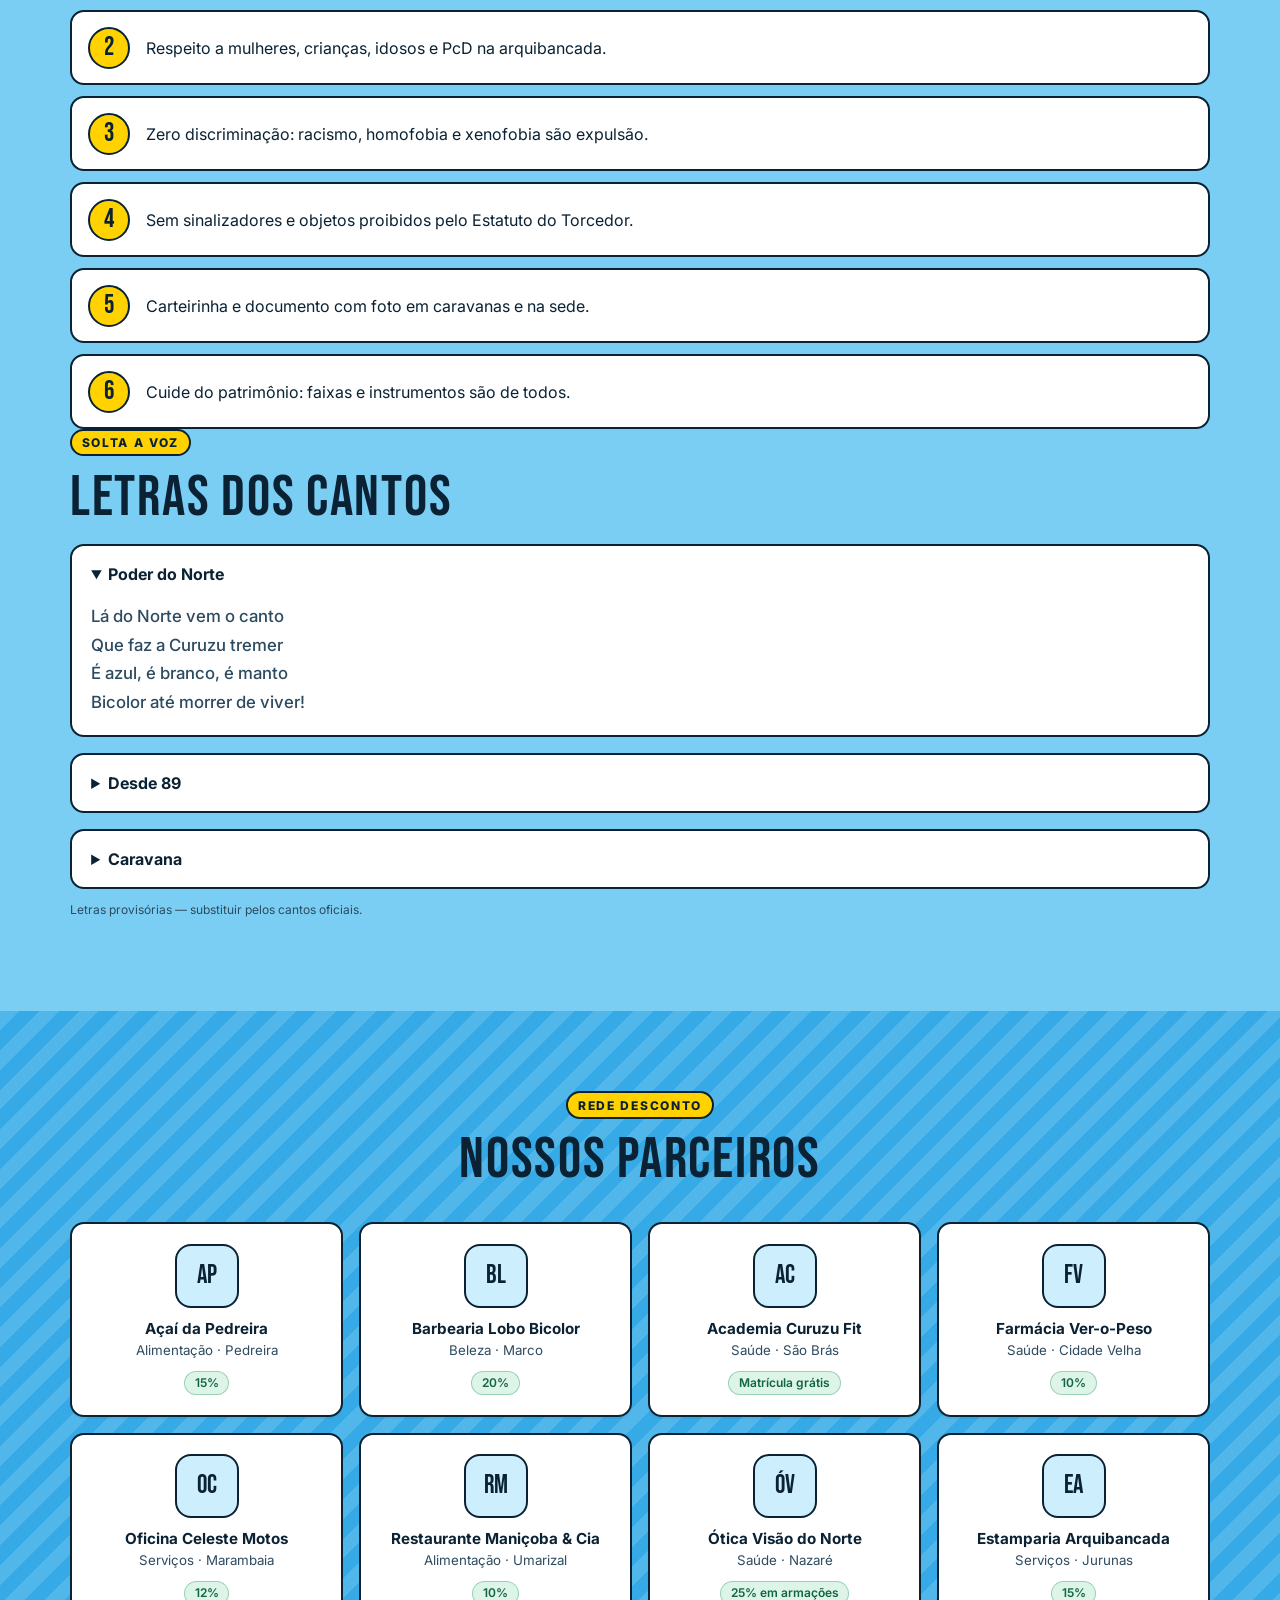
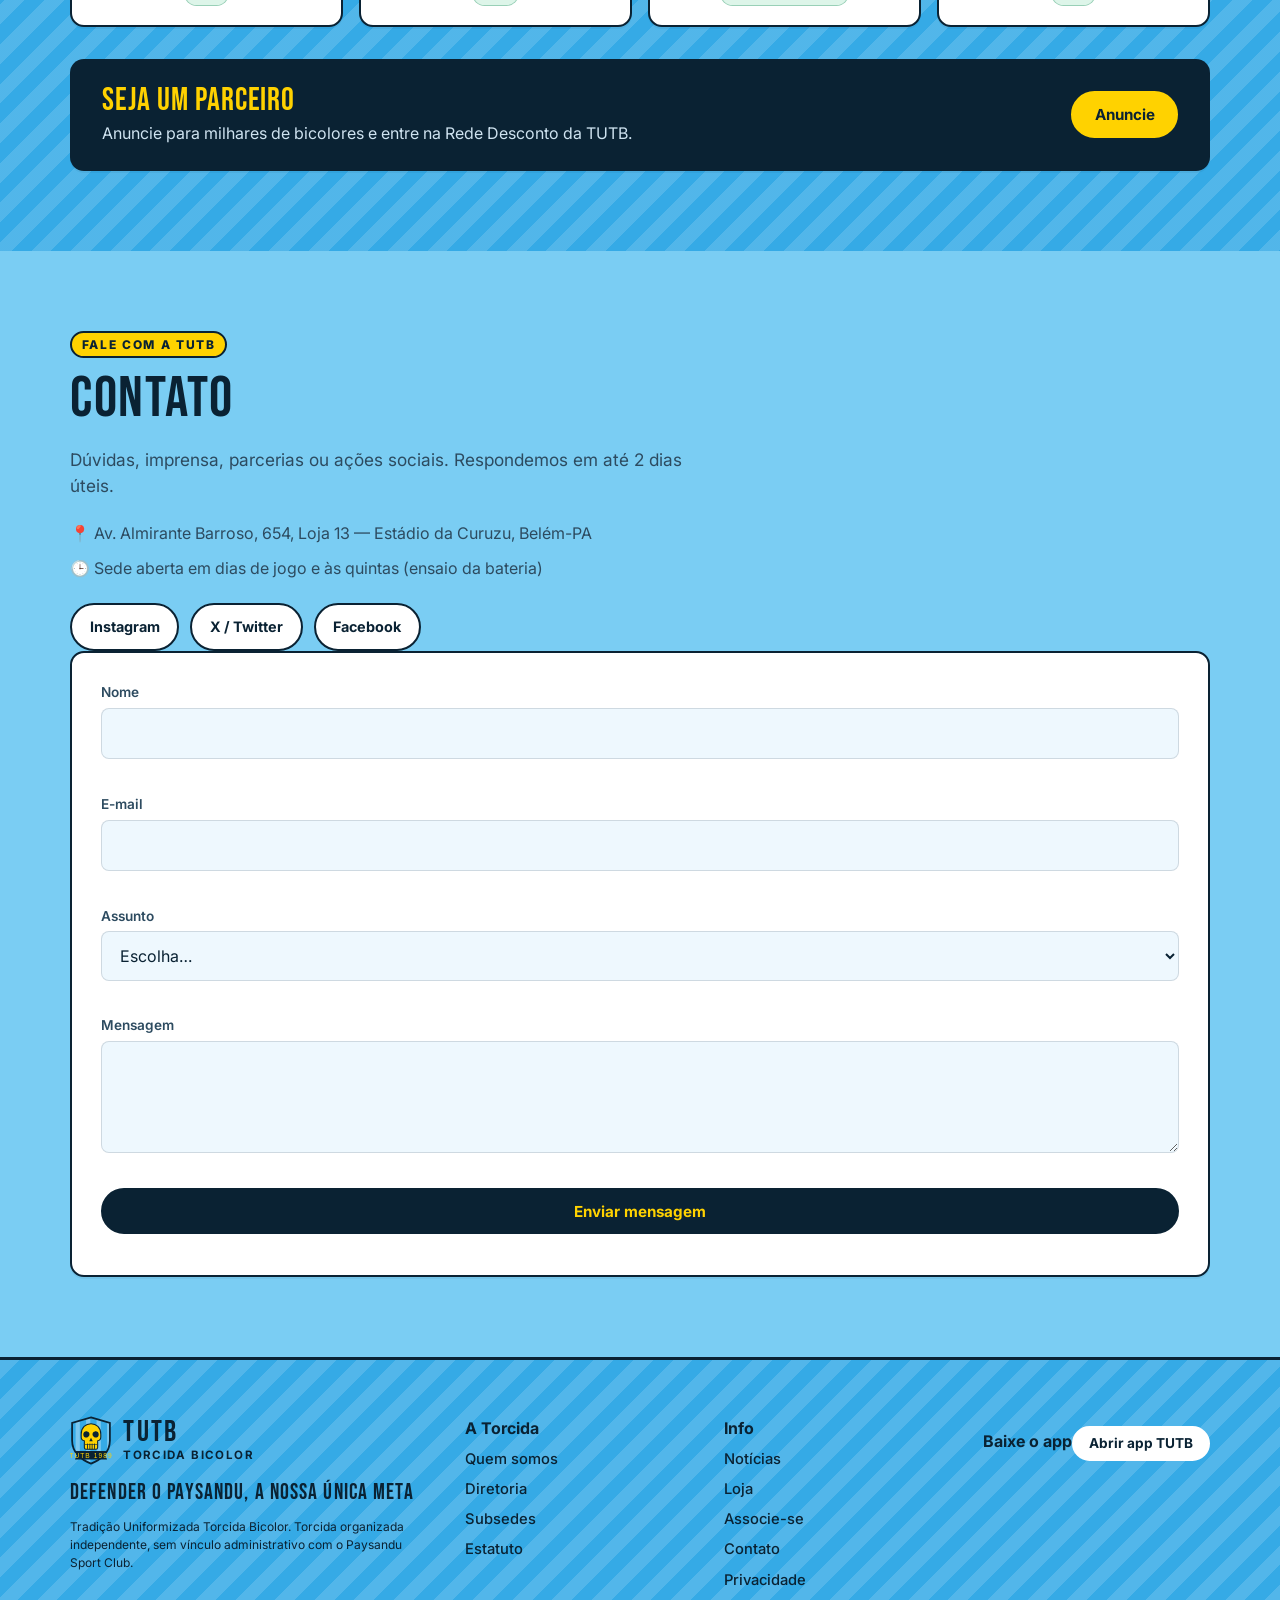
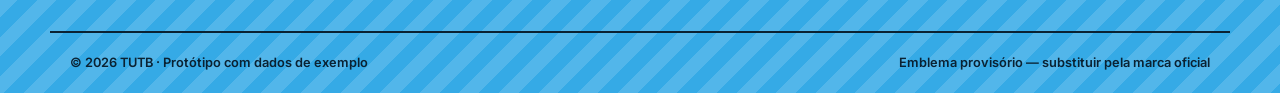
==== commit 85b70525: "Nova identidade: azul celeste, caveira amarela e lema - Paleta clara em azul celeste com detalhes em" ====
--- a/site/index.html
+++ b/site/index.html
@@ -3,8 +3,8 @@
 <head>
   <meta charset="utf-8">
   <meta name="viewport" content="width=device-width, initial-scale=1, viewport-fit=cover">
-  <meta name="description" content="Site oficial da TUTB — Tradição Uniformizada Torcida Bicolor, a torcida do Paysandu desde 1989. O Poder que Vem do Norte.">
-  <meta name="theme-color" content="#06182B">
+  <meta name="description" content="Site oficial da TUTB — Tradição Uniformizada Torcida Bicolor, a torcida do Paysandu desde 1989. Defender o Paysandu, a nossa única meta.">
+  <meta name="theme-color" content="#35AAE6">
   <title>TUTB — O Poder que Vem do Norte</title>
   <link rel="icon" href="../shared/emblem.svg" type="image/svg+xml">
   <link rel="stylesheet" href="../shared/brand.css">
@@ -13,7 +13,7 @@
 <body>
   <a class="sr-only" href="#conteudo">Pular para o conteúdo</a>
 
-  <div class="faixa-topo"><div class="wrap"><span>💙🤍 Paysandu Sport Club · desde 16/06/1989</span>
+  <div class="faixa-topo"><div class="wrap"><span>☠ Paysandu Sport Club · desde 16/06/1989 · O Poder que Vem do Norte</span>
     <span class="faixa-topo__redes" id="redes-topo"></span></div></div>
 
   <header class="cab" id="cab">
@@ -35,6 +35,7 @@
       </nav>
     </div>
   </header>
+  <div class="lema"><span class="sr-only">Defender o Paysandu, a nossa única meta</span><div class="lema__trilho" aria-hidden="true"><span>Defender o Paysandu, a nossa única meta</span><span>Defender o Paysandu, a nossa única meta</span><span>Defender o Paysandu, a nossa única meta</span><span>Defender o Paysandu, a nossa única meta</span><span>Defender o Paysandu, a nossa única meta</span><span>Defender o Paysandu, a nossa única meta</span></div></div>
 
   <main id="conteudo">
     <!-- W02 banner -->
@@ -56,6 +57,8 @@
       <div class="filtro-noticias" id="filtro-noticias" role="tablist"></div>
       <div class="grid-noticias" id="grid-noticias"></div>
     </section>
+
+    <div class="lema lema--grande"><span class="sr-only">Defender o Paysandu, a nossa única meta</span><div class="lema__trilho" aria-hidden="true"><span>Defender o Paysandu, a nossa única meta</span><span>Defender o Paysandu, a nossa única meta</span><span>Defender o Paysandu, a nossa única meta</span><span>Defender o Paysandu, a nossa única meta</span><span>Defender o Paysandu, a nossa única meta</span><span>Defender o Paysandu, a nossa única meta</span></div></div>
 
     <!-- W05 história -->
     <section class="sec sec--listras" id="historia">
@@ -185,7 +188,8 @@
 
   <footer class="rod">
     <div class="wrap rod__in">
-      <div><a href="#inicio" class="marca"><img src="../shared/emblem.svg" alt="" width="42" height="49"><span><b>TUTB</b><small>O Poder que Vem do Norte</small></span></a>
+      <div><a href="#inicio" class="marca"><img src="../shared/emblem.svg" alt="" width="42" height="49"><span><b>TUTB</b><small>Torcida Bicolor</small></span></a>
+        <p class="rod__meta">Defender o Paysandu, a nossa única meta</p>
         <p class="aviso-demo">Tradição Uniformizada Torcida Bicolor. Torcida organizada independente, sem vínculo administrativo com o Paysandu Sport Club.</p></div>
       <nav aria-label="Rodapé"><b>A Torcida</b><a href="#historia">Quem somos</a><a href="#diretoria">Diretoria</a><a href="#subsedes">Subsedes</a><a href="#conduta">Estatuto</a></nav>
       <nav aria-label="Rodapé 2"><b>Info</b><a href="#noticias">Notícias</a><a href="#loja">Loja</a><a href="#associe">Associe-se</a><a href="#contato">Contato</a><a href="#privacidade" id="link-priv">Privacidade</a></nav>
--- a/shared/brand.css
+++ b/shared/brand.css
@@ -1,19 +1,29 @@
-/* TUTB — design tokens e componentes compartilhados (app + site) */
+/* TUTB — design tokens e componentes compartilhados (app + site)
+   Paleta: azul celeste do Paysandu + amarelo da caveira da torcida, contornos em preto-azulado. */
 @import url("https://fonts.googleapis.com/css2?family=Bebas+Neue&family=Inter:wght@400;500;600;700;800&display=swap");
 
 :root {
-  --celeste: #1E9BE0;
-  --celeste-300: #7CC7F0;
-  --celeste-700: #0B5E99;
-  --noite: #06182B;
-  --noite-2: #0C2540;
-  --noite-3: #143456;
-  --linha: rgba(255, 255, 255, .12);
-  --branco: #FFFFFF;
-  --texto-2: #B8CBE0;
-  --ouro: #F5C542;
-  --alerta: #E5484D;
-  --ok: #2EBD85;
+  /* celestes */
+  --fundo: #7ACDF3;          /* fundo das páginas */
+  --fundo-forte: #35AAE6;    /* cabeçalho, heróis, rodapé */
+  --celeste: #1E9BE0;        /* marca */
+  --celeste-claro: #CDEEFC;  /* chips, realces suaves */
+  --celeste-escuro: #0B6AA8; /* links e ícones sobre branco */
+
+  /* superfícies e texto */
+  --superficie: #FFFFFF;     /* cartões */
+  --superficie-2: #EEF8FE;   /* inputs, áreas internas */
+  --texto: #0A2233;          /* texto principal e contornos da caveira */
+  --texto-2: #2D4B60;        /* texto secundário */
+  --linha: rgba(10, 34, 51, .14);
+
+  /* amarelo da caveira */
+  --amarelo: #FFD200;
+  --amarelo-forte: #F2B705;
+  --amarelo-claro: #FFF4BF;
+
+  --alerta: #C62828;
+  --ok: #1B8A5A;
 
   --f-titulo: "Bebas Neue", Impact, "Arial Narrow", sans-serif;
   --f-texto: "Inter", system-ui, -apple-system, "Segoe UI", Roboto, sans-serif;
@@ -21,66 +31,78 @@
   --r-1: 8px;
   --r-2: 14px;
   --r-3: 22px;
-  --sombra: 0 10px 30px rgba(0, 0, 0, .35);
-  --listras: repeating-linear-gradient(135deg, rgba(30,155,224,.10) 0 14px, transparent 14px 28px);
-  color-scheme: dark;
+  --sombra: 0 10px 28px rgba(10, 34, 51, .18);
+  --listras: repeating-linear-gradient(135deg, rgba(255,255,255,.14) 0 14px, transparent 14px 28px);
+  color-scheme: light;
 }
 
 * { box-sizing: border-box; }
 html { -webkit-text-size-adjust: 100%; }
 body {
   margin: 0;
-  background: var(--noite);
-  color: var(--branco);
+  background: var(--fundo);
+  color: var(--texto);
   font-family: var(--f-texto);
   line-height: 1.5;
 }
-a { color: var(--celeste-300); }
+a { color: var(--texto); text-decoration-thickness: 2px; text-underline-offset: 2px; text-decoration-color: var(--celeste-escuro); }
 img { max-width: 100%; display: block; }
 h1, h2, h3, .titulo { font-family: var(--f-titulo); font-weight: 400; letter-spacing: .03em; line-height: 1.05; margin: 0; }
-:focus-visible { outline: 3px solid var(--ouro); outline-offset: 2px; }
+:focus-visible { outline: 3px solid var(--texto); outline-offset: 2px; }
 
 .btn {
   display: inline-flex; align-items: center; justify-content: center; gap: .5em;
   font: 700 .95rem/1 var(--f-texto); text-decoration: none; cursor: pointer;
-  padding: .9em 1.4em; border-radius: 999px; border: 2px solid transparent;
-  background: var(--celeste-700); color: var(--branco);
-  transition: transform .12s, background .2s;
+  padding: .9em 1.4em; border-radius: 999px; border: 2px solid var(--texto);
+  background: var(--texto); color: var(--amarelo);
+  transition: transform .12s, background .2s, color .2s;
 }
-.btn:hover { background: #0A4F82; }
+.btn:hover { background: #163A52; }
 .btn:active { transform: scale(.97); }
-.btn--claro { background: var(--branco); color: var(--noite); }
-.btn--claro:hover { background: #E6F2FB; }
-.btn--ghost { background: transparent; border-color: var(--linha); color: var(--branco); }
-.btn--ghost:hover { background: rgba(255,255,255,.06); }
-.btn--ouro { background: var(--ouro); color: var(--noite); }
-.btn--ouro:hover { background: #FFD45E; }
+.btn--claro { background: var(--superficie); color: var(--texto); border-color: var(--superficie); }
+.btn--claro:hover { background: var(--amarelo-claro); }
+.btn--ghost { background: transparent; border-color: var(--texto); color: var(--texto); }
+.btn--ghost:hover { background: rgba(10,34,51,.06); }
+.btn--ouro { background: var(--amarelo); color: var(--texto); border-color: var(--texto); box-shadow: 0 3px 0 var(--texto); }
+.btn--ouro:hover { background: #FFDD33; }
+.btn--ouro:active { box-shadow: 0 1px 0 var(--texto); transform: translateY(2px); }
 .btn--bloco { width: 100%; }
 .btn[disabled] { opacity: .45; cursor: not-allowed; }
 
-.card { background: var(--noite-2); border: 1px solid var(--linha); border-radius: var(--r-2); }
+.card { background: var(--superficie); border: 1px solid var(--linha); border-radius: var(--r-2); box-shadow: 0 2px 0 rgba(10,34,51,.06); }
 .chip {
   display: inline-block; font: 600 .75rem/1 var(--f-texto); padding: .45em .8em; border-radius: 999px;
-  background: rgba(30,155,224,.16); color: var(--celeste-300); border: 1px solid rgba(30,155,224,.3);
+  background: var(--celeste-claro); color: #07507F; border: 1px solid rgba(11,106,168,.25);
 }
-.chip--ouro { background: rgba(245,197,66,.14); color: var(--ouro); border-color: rgba(245,197,66,.35); }
-.chip--ok { background: rgba(46,189,133,.15); color: #6BE0B0; border-color: rgba(46,189,133,.35); }
-.chip--alerta { background: rgba(229,72,77,.15); color: #FF8A8E; border-color: rgba(229,72,77,.4); }
+.chip--ouro { background: var(--amarelo); color: var(--texto); border-color: var(--texto); }
+.chip--ok { background: #DDF5E9; color: #11663F; border-color: rgba(27,138,90,.35); }
+.chip--alerta { background: #FDE2E2; color: #9B1C1C; border-color: rgba(198,40,40,.35); }
 
 .campo { display: grid; gap: .35rem; margin-bottom: 1rem; }
 .campo label { font-size: .85rem; font-weight: 600; color: var(--texto-2); }
 .campo input, .campo select, .campo textarea {
-  font: inherit; color: var(--branco); background: var(--noite); border: 1px solid var(--linha);
+  font: inherit; color: var(--texto); background: var(--superficie-2); border: 1px solid var(--linha);
   border-radius: var(--r-1); padding: .8em .9em; width: 100%;
 }
 .campo textarea { min-height: 7rem; resize: vertical; }
-.campo input:focus, .campo select:focus, .campo textarea:focus { border-color: var(--celeste); outline: none; box-shadow: 0 0 0 3px rgba(30,155,224,.25); }
-.campo .erro { color: #FF8A8E; font-size: .8rem; min-height: 1em; }
-.campo.invalido input, .campo.invalido select { border-color: var(--alerta); }
+.campo input:focus, .campo select:focus, .campo textarea:focus { border-color: var(--celeste); outline: none; box-shadow: 0 0 0 3px rgba(30,155,224,.3); background: var(--superficie); }
+.campo .erro { color: var(--alerta); font-size: .8rem; min-height: 1em; font-weight: 600; }
+.campo.invalido input, .campo.invalido select, .campo.invalido textarea { border-color: var(--alerta); }
+
+/* faixa do lema: amarelo com texto preto, como a caveira */
+.lema {
+  background: var(--amarelo); color: var(--texto); border-block: 3px solid var(--texto);
+  font: 1.25rem/1 var(--f-titulo); letter-spacing: .08em; text-transform: uppercase;
+  overflow: hidden; white-space: nowrap;
+}
+.lema__trilho { display: inline-flex; gap: 2.5rem; padding: .55rem 0; animation: lema 28s linear infinite; }
+.lema__trilho span::before { content: "☠"; margin-right: .8rem; }
+@keyframes lema { to { transform: translateX(-50%); } }
+@media (prefers-reduced-motion: reduce) { .lema__trilho { animation: none; } }
 
 .toast {
   position: fixed; left: 50%; bottom: calc(90px + env(safe-area-inset-bottom, 0px)); transform: translateX(-50%) translateY(20px);
-  background: var(--branco); color: var(--noite); font-weight: 600; padding: .8em 1.2em; border-radius: 999px;
+  background: var(--texto); color: var(--amarelo); font-weight: 600; padding: .8em 1.2em; border-radius: 999px;
   box-shadow: var(--sombra); opacity: 0; pointer-events: none; transition: .25s; z-index: 999; max-width: calc(100% - 32px); text-align: center;
 }
 .toast.on { opacity: 1; transform: translateX(-50%) translateY(0); }
--- a/site/site.css
+++ b/site/site.css
@@ -1,77 +1,79 @@
 html { scroll-behavior: smooth; scroll-padding-top: 90px; }
 .wrap { width: min(1180px, 100%); margin-inline: auto; padding-inline: 20px; }
 .btn--pq { padding: .65em 1.1em; font-size: .85rem; }
-.sobre { color: var(--celeste-300); font: 700 .8rem var(--f-texto); text-transform: uppercase; letter-spacing: .14em; margin: 0 0 .4rem; }
+.sobre { display: inline-block; color: var(--texto); background: var(--amarelo); font: 800 .75rem var(--f-texto); text-transform: uppercase; letter-spacing: .14em; margin: 0 0 .7rem; padding: .35em .8em; border-radius: 999px; border: 2px solid var(--texto); }
 .lead { color: var(--texto-2); font-size: 1.08rem; max-width: 60ch; }
 .centro { text-align: center; }
-.link-seta { font-weight: 700; text-decoration: none; display: inline-block; margin-top: 1rem; }
-.link-seta:hover { text-decoration: underline; }
+.link-seta { font-weight: 800; text-decoration: none; display: inline-block; margin-top: 1rem; color: var(--texto); border-bottom: 3px solid var(--amarelo); }
+.link-seta:hover { border-color: var(--texto); }
 
 /* faixa topo */
-.faixa-topo { background: var(--celeste-700); font-size: .8rem; font-weight: 600; }
+.faixa-topo { background: var(--texto); color: var(--superficie); font-size: .8rem; font-weight: 600; }
 .faixa-topo .wrap { display: flex; justify-content: space-between; gap: 1rem; padding-block: .45rem; flex-wrap: wrap; }
-.faixa-topo a { color: var(--branco); text-decoration: none; margin-left: .9rem; }
+.faixa-topo a { color: var(--amarelo); text-decoration: none; margin-left: .9rem; }
 
 /* cabeçalho */
-.cab { position: sticky; top: 0; z-index: 50; background: rgba(6, 24, 43, .94); backdrop-filter: blur(10px); border-bottom: 1px solid var(--linha); }
-.cab__in { display: flex; align-items: center; justify-content: space-between; padding-block: .7rem; gap: 1rem; }
-.marca { display: flex; align-items: center; gap: .7rem; text-decoration: none; color: var(--branco); }
+.cab { position: sticky; top: 0; z-index: 50; background: var(--fundo-forte); border-bottom: 3px solid var(--texto); }
+.cab__in { display: flex; align-items: center; justify-content: space-between; padding-block: .6rem; gap: 1rem; }
+.marca { display: flex; align-items: center; gap: .7rem; text-decoration: none; color: var(--texto); }
 .marca b { display: block; font: 1.9rem/1 var(--f-titulo); letter-spacing: .08em; }
-.marca small { display: block; font-size: .72rem; color: var(--texto-2); text-transform: uppercase; letter-spacing: .12em; }
+.marca small { display: block; font-size: .72rem; font-weight: 700; color: var(--texto); text-transform: uppercase; letter-spacing: .12em; }
 .menu > ul { display: flex; align-items: center; gap: .2rem; list-style: none; margin: 0; padding: 0; }
-.menu a, .menu button { font: 600 .92rem var(--f-texto); color: var(--branco); text-decoration: none; background: none; border: 0; padding: .7rem .8rem; border-radius: var(--r-1); cursor: pointer; display: block; }
-.menu > ul > li > a:not(.btn):hover, .menu button:hover { background: rgba(255,255,255,.07); }
+.menu a, .menu button { font: 700 .92rem var(--f-texto); color: var(--texto); text-decoration: none; background: none; border: 0; padding: .7rem .8rem; border-radius: var(--r-1); cursor: pointer; display: block; }
+.menu > ul > li > a:not(.btn):hover, .menu button:hover { background: rgba(255,255,255,.35); }
 .tem-sub { position: relative; }
-.tem-sub > button::after { content: " ▾"; font-size: .7em; color: var(--celeste-300); }
-.tem-sub ul { position: absolute; top: 100%; left: 0; min-width: 220px; list-style: none; margin: 0; padding: .4rem; background: var(--noite-2); border: 1px solid var(--linha); border-radius: var(--r-2); box-shadow: var(--sombra); opacity: 0; visibility: hidden; transform: translateY(6px); transition: .18s; }
+.tem-sub > button::after { content: " ▾"; font-size: .7em; }
+.tem-sub ul { position: absolute; top: 100%; left: 0; min-width: 220px; list-style: none; margin: 0; padding: .4rem; background: var(--superficie); border: 2px solid var(--texto); border-radius: var(--r-2); box-shadow: var(--sombra); opacity: 0; visibility: hidden; transform: translateY(6px); transition: .18s; }
 .tem-sub:hover ul, .tem-sub:focus-within ul, .tem-sub.aberto ul { opacity: 1; visibility: visible; transform: none; }
-.tem-sub ul a:hover { background: rgba(30,155,224,.15); }
-.menu .btn { margin-left: .4rem; color: var(--noite); background: var(--ouro); padding: .65em 1.1em; border-radius: 999px; }
-.menu .btn:hover { background: #FFD45E; }
+.tem-sub ul a:hover { background: var(--amarelo-claro); }
+.menu .btn { margin-left: .4rem; color: var(--texto); background: var(--amarelo); padding: .65em 1.1em; border-radius: 999px; border: 2px solid var(--texto); box-shadow: 0 3px 0 var(--texto); }
+.menu .btn:hover { background: #FFDD33; }
 .menu-btn { display: none; background: none; border: 0; width: 44px; height: 44px; cursor: pointer; padding: 10px; }
-.menu-btn span { display: block; height: 2px; background: var(--branco); margin: 5px 0; transition: .2s; }
-.menu-btn[aria-expanded="true"] span:nth-child(1) { transform: translateY(7px) rotate(45deg); }
+.menu-btn span { display: block; height: 3px; background: var(--texto); margin: 5px 0; transition: .2s; }
+.menu-btn[aria-expanded="true"] span:nth-child(1) { transform: translateY(8px) rotate(45deg); }
 .menu-btn[aria-expanded="true"] span:nth-child(2) { opacity: 0; }
-.menu-btn[aria-expanded="true"] span:nth-child(3) { transform: translateY(-7px) rotate(-45deg); }
+.menu-btn[aria-expanded="true"] span:nth-child(3) { transform: translateY(-8px) rotate(-45deg); }
 
 /* banner */
-.banner { position: relative; overflow: hidden; height: clamp(440px, 72vh, 640px); }
+.banner { position: relative; overflow: hidden; height: clamp(460px, 72vh, 640px); }
 .banner__slides { height: 100%; position: relative; }
 .slide { position: absolute; inset: 0; display: flex; align-items: center; opacity: 0; transition: opacity .7s; }
 .slide.on { opacity: 1; z-index: 1; }
 .slide::before { content: ""; position: absolute; inset: 0; background: var(--listras); }
-.slide__arte { position: absolute; right: -4%; top: 50%; transform: translateY(-50%); width: min(46vw, 520px); opacity: .9; filter: drop-shadow(0 30px 60px rgba(0,0,0,.5)); }
+.slide__arte { position: absolute; right: -2%; top: 50%; transform: translateY(-50%); width: min(42vw, 480px); filter: drop-shadow(0 18px 0 rgba(10,34,51,.25)); }
 .slide .wrap { position: relative; z-index: 2; }
-.slide h1 { font-size: clamp(3rem, 8vw, 6.4rem); max-width: 12ch; text-shadow: 0 4px 30px rgba(0,0,0,.4); }
-.slide p { font-size: clamp(1rem, 2vw, 1.25rem); color: #DCEBF8; max-width: 46ch; margin: 1rem 0 1.6rem; }
+.slide h1, .slide h2 { color: var(--texto); }
+.slide__titulo { font-size: clamp(3rem, 8vw, 6.4rem); max-width: 12ch; }
+.slide__titulo em { font-style: normal; color: var(--amarelo); text-shadow: 2px 2px 0 var(--texto), -1px -1px 0 var(--texto), 1px -1px 0 var(--texto), -1px 1px 0 var(--texto), 3px 4px 0 var(--texto); }
+.slide p { font-size: clamp(1rem, 2vw, 1.25rem); color: var(--texto); font-weight: 500; max-width: 46ch; margin: 1rem 0 1.6rem; }
 .slide .acoes { display: flex; gap: .8rem; flex-wrap: wrap; }
 .banner__pontos { position: absolute; bottom: 24px; left: 50%; transform: translateX(-50%); display: flex; gap: .5rem; z-index: 3; }
-.banner__pontos button { width: 34px; height: 6px; border-radius: 99px; border: 0; background: rgba(255,255,255,.35); cursor: pointer; padding: 0; }
-.banner__pontos button.on { background: var(--ouro); }
+.banner__pontos button { width: 34px; height: 8px; border-radius: 99px; border: 2px solid var(--texto); background: var(--superficie); cursor: pointer; padding: 0; }
+.banner__pontos button.on { background: var(--amarelo); }
 
 /* jogo */
-.jogo { display: grid; grid-template-columns: 1.4fr 1fr; gap: 1.2rem; margin-top: -60px; position: relative; z-index: 5; }
-.jogo__card, .jogo__lista { background: var(--noite-2); border: 1px solid var(--linha); border-radius: var(--r-3); padding: 1.5rem; box-shadow: var(--sombra); }
-.jogo__card { background: linear-gradient(140deg, var(--celeste-700), var(--noite-2) 70%); }
-.jogo__comp { font: 700 .8rem var(--f-texto); text-transform: uppercase; letter-spacing: .1em; color: var(--celeste-300); }
+.jogo { display: grid; grid-template-columns: 1.4fr 1fr; gap: 1.2rem; margin-top: 2.5rem; position: relative; z-index: 5; }
+.jogo__card, .jogo__lista { background: var(--superficie); border: 3px solid var(--texto); border-radius: var(--r-3); padding: 1.5rem; box-shadow: 0 5px 0 var(--texto); }
+.jogo__card { background: var(--listras), linear-gradient(140deg, var(--celeste), var(--fundo-forte) 70%); }
+.jogo__comp { display: inline-block; font: 800 .75rem var(--f-texto); text-transform: uppercase; letter-spacing: .1em; color: var(--texto); background: var(--amarelo); border: 2px solid var(--texto); padding: .3em .7em; border-radius: 999px; margin: 0; }
 .jogo__times { display: flex; align-items: center; justify-content: center; gap: 1.4rem; margin: 1rem 0; text-align: center; }
-.jogo__times .t { display: grid; justify-items: center; gap: .4rem; font-weight: 700; }
-.esc { width: 70px; height: 70px; border-radius: 50%; display: grid; place-items: center; background: var(--branco); color: var(--noite); font: 1.6rem var(--f-titulo); }
-.esc img { width: 46px; }
-.esc--deles { background: var(--noite-3); color: var(--branco); }
-.jogo__x { font: 2.4rem var(--f-titulo); color: var(--texto-2); }
+.jogo__times .t { display: grid; justify-items: center; gap: .4rem; font-weight: 800; }
+.esc { width: 72px; height: 72px; border-radius: 50%; display: grid; place-items: center; background: var(--superficie); color: var(--texto); font: 1.6rem var(--f-titulo); border: 3px solid var(--texto); }
+.esc img { width: 48px; }
+.esc--deles { background: var(--texto); color: var(--superficie); }
+.jogo__x { font: 2.4rem var(--f-titulo); color: var(--texto); }
 .contagem { display: flex; justify-content: center; gap: .6rem; }
-.contagem div { background: rgba(0,0,0,.28); border-radius: var(--r-1); padding: .5rem .7rem; min-width: 66px; text-align: center; }
+.contagem div { background: var(--superficie); border: 2px solid var(--texto); border-radius: var(--r-1); padding: .5rem .7rem; min-width: 66px; text-align: center; }
 .contagem b { display: block; font: 2rem var(--f-titulo); }
-.contagem small { font-size: .68rem; color: var(--texto-2); text-transform: uppercase; }
-.jogo__local { text-align: center; color: var(--texto-2); font-size: .9rem; margin: 1rem 0 0; }
+.contagem small { font-size: .68rem; color: var(--texto-2); text-transform: uppercase; font-weight: 700; }
+.jogo__local { text-align: center; color: var(--texto); font-weight: 600; font-size: .9rem; margin: 1rem 0 0; }
 .jogo__lista h3 { font-size: 1.6rem; margin-bottom: .6rem; }
 .jogo__lista ul { list-style: none; margin: 0; padding: 0; }
 .jogo__lista li { display: flex; gap: .9rem; align-items: center; padding: .65rem 0; border-bottom: 1px solid var(--linha); }
 .jogo__lista li:last-child { border: 0; }
-.dia { min-width: 48px; text-align: center; }
+.dia { min-width: 48px; text-align: center; border-right: 3px solid var(--amarelo); padding-right: .6rem; }
 .dia b { display: block; font: 1.6rem/1 var(--f-titulo); }
-.dia small { font-size: .7rem; color: var(--texto-2); text-transform: uppercase; }
+.dia small { font-size: .7rem; color: var(--texto-2); text-transform: uppercase; font-weight: 700; }
 .jogo__lista li p { margin: 0; font-size: .9rem; } .jogo__lista li p small { color: var(--texto-2); }
 
 /* seções */
@@ -80,38 +82,43 @@
 .sec__cab h2, .sec h2 { font-size: clamp(2.4rem, 5vw, 3.6rem); }
 .sec__cab--centro { text-align: center; } .sec__cab--centro .lead { margin-inline: auto; }
 .sec__cab--linha { display: flex; justify-content: space-between; align-items: end; gap: 1rem; flex-wrap: wrap; }
-.sec--listras { background: var(--listras), var(--noite-2); }
-.sec--azul { background: linear-gradient(160deg, #0B5E99, #08365C 60%, var(--noite)); }
-.sec--escuro { background: #041222; }
-.duas { display: grid; grid-template-columns: 1fr 1fr; gap: 3rem; align-items: start; }
+.sec--listras { background: var(--listras), var(--fundo-forte); }
+.sec--azul { background: var(--listras), linear-gradient(160deg, var(--celeste), var(--fundo-forte) 60%, var(--fundo)); border-block: 3px solid var(--texto); }
+.sec--escuro { background: var(--celeste-claro); }
+
+/* faixa grande do lema (entre seções) */
+.lema--grande { font-size: clamp(1.5rem, 3vw, 2.2rem); }
+.lema--grande .lema__trilho { padding: .8rem 0; }
 
 /* notícias */
 .filtro-noticias { display: flex; gap: .5rem; flex-wrap: wrap; margin-bottom: 1.4rem; }
-.filtro-noticias button { font: 600 .85rem var(--f-texto); padding: .55rem 1rem; border-radius: 999px; border: 1px solid var(--linha); background: none; color: var(--texto-2); cursor: pointer; }
-.filtro-noticias button.on { background: var(--branco); color: var(--noite); border-color: var(--branco); }
+.filtro-noticias button { font: 700 .85rem var(--f-texto); padding: .55rem 1rem; border-radius: 999px; border: 2px solid var(--texto); background: var(--superficie); color: var(--texto); cursor: pointer; }
+.filtro-noticias button.on { background: var(--amarelo); }
 .grid-noticias { display: grid; grid-template-columns: repeat(auto-fill, minmax(260px, 1fr)); gap: 1.2rem; }
-.noticia { overflow: hidden; display: flex; flex-direction: column; cursor: pointer; transition: transform .2s, border-color .2s; text-align: left; font: inherit; color: inherit; padding: 0; }
-.noticia:hover { transform: translateY(-4px); border-color: var(--celeste); }
-.noticia__capa { height: 150px; position: relative; display: grid; place-items: center; font-size: 3rem; }
+.noticia { overflow: hidden; display: flex; flex-direction: column; cursor: pointer; transition: transform .2s, box-shadow .2s; text-align: left; font: inherit; color: inherit; padding: 0; border: 2px solid var(--texto); }
+.noticia:hover { transform: translateY(-4px); box-shadow: 0 6px 0 var(--amarelo-forte); }
+.noticia__capa { height: 150px; position: relative; display: grid; place-items: center; font-size: 3rem; border-bottom: 2px solid var(--texto); }
 .noticia__capa::after { content: ""; position: absolute; inset: 0; background: var(--listras); }
 .noticia__corpo { padding: 1.1rem; display: grid; gap: .5rem; flex: 1; }
 .noticia h3 { font: 700 1.1rem/1.3 var(--f-texto); letter-spacing: 0; }
 .noticia p { margin: 0; color: var(--texto-2); font-size: .92rem; }
-.noticia .mais { color: var(--celeste-300); font-weight: 700; font-size: .85rem; margin-top: auto; }
+.noticia .mais { color: var(--celeste-escuro); font-weight: 800; font-size: .85rem; margin-top: auto; }
 
 /* história */
 .numeros { display: flex; gap: 2rem; margin-top: 2rem; flex-wrap: wrap; }
-.numeros b { display: block; font: 3.4rem/1 var(--f-titulo); color: var(--ouro); }
-.numeros span { color: var(--texto-2); font-size: .85rem; }
-.linha-tempo { list-style: none; margin: 0; padding: 0 0 0 1.6rem; border-left: 3px solid var(--celeste); display: grid; gap: 1.4rem; }
+.numeros > div { background: var(--superficie); border: 2px solid var(--texto); border-radius: var(--r-2); padding: .8rem 1.2rem; box-shadow: 0 4px 0 var(--amarelo-forte); }
+.numeros b { display: block; font: 3.2rem/1 var(--f-titulo); color: var(--texto); }
+.numeros span { color: var(--texto-2); font-size: .85rem; font-weight: 600; }
+.linha-tempo { list-style: none; margin: 0; padding: 1.4rem 1.4rem 1.4rem 3rem; border-radius: var(--r-3); background: var(--superficie); border: 2px solid var(--texto); display: grid; gap: 1.4rem; position: relative; }
+.linha-tempo::before { content: ""; position: absolute; left: 1.6rem; top: 1.6rem; bottom: 1.6rem; width: 3px; background: var(--celeste); }
 .linha-tempo li { position: relative; }
-.linha-tempo li::before { content: ""; position: absolute; left: calc(-1.6rem - 9px); top: .3rem; width: 15px; height: 15px; border-radius: 50%; background: var(--noite); border: 3px solid var(--ouro); }
-.linha-tempo b { font: 1.8rem var(--f-titulo); color: var(--celeste-300); }
+.linha-tempo li::before { content: ""; position: absolute; left: calc(-1.4rem - 8px); top: .35rem; width: 16px; height: 16px; border-radius: 50%; background: var(--amarelo); border: 3px solid var(--texto); }
+.linha-tempo b { font: 1.8rem var(--f-titulo); color: var(--celeste-escuro); }
 .linha-tempo p { margin: .2rem 0 0; color: var(--texto-2); }
 
 /* pilares */
 .pilares { display: grid; grid-template-columns: repeat(4, 1fr); gap: 1.2rem; }
-.pilar { padding: 1.6rem; }
+.pilar { padding: 1.6rem; border: 2px solid var(--texto); border-top: 8px solid var(--amarelo); }
 .pilar span { font-size: 2.2rem; }
 .pilar h3 { font-size: 1.9rem; margin: .6rem 0 .3rem; }
 .pilar p { color: var(--texto-2); margin: 0; }
@@ -119,16 +126,16 @@
 .social { display: grid; grid-template-columns: 1.2fr 1fr; gap: 3rem; align-items: center; padding-top: 0; }
 .social__txt p:not(.sobre) { color: var(--texto-2); font-size: 1.05rem; margin: 1rem 0 1.5rem; }
 .social__lista { list-style: none; margin: 0; padding: 0; display: grid; gap: 1rem; }
-.social__lista li { display: flex; align-items: baseline; gap: 1rem; padding: 1.1rem 1.4rem; background: var(--noite-2); border-radius: var(--r-2); border-left: 4px solid var(--ouro); }
-.social__lista b { font: 2.6rem/1 var(--f-titulo); color: var(--ouro); min-width: 3ch; }
+.social__lista li { display: flex; align-items: baseline; gap: 1rem; padding: 1.1rem 1.4rem; background: var(--superficie); border-radius: var(--r-2); border: 2px solid var(--texto); border-left: 8px solid var(--amarelo); }
+.social__lista b { font: 2.6rem/1 var(--f-titulo); color: var(--texto); min-width: 3ch; }
 .social__lista span { color: var(--texto-2); }
 .social__nota { grid-column: 1 / -1; margin: 0; }
 
 /* planos */
 .planos { display: grid; grid-template-columns: repeat(3, 1fr); gap: 1.2rem; align-items: stretch; }
-.plano { padding: 1.8rem; display: flex; flex-direction: column; background: rgba(6,24,43,.75); position: relative; }
-.plano.dest { border: 2px solid var(--ouro); transform: scale(1.03); }
-.plano .chip--ouro { position: absolute; top: -12px; left: 50%; transform: translateX(-50%); background: var(--ouro); color: var(--noite); }
+.plano { padding: 1.8rem; display: flex; flex-direction: column; background: var(--superficie); position: relative; border: 2px solid var(--texto); }
+.plano.dest { border-width: 3px; transform: scale(1.03); box-shadow: 0 6px 0 var(--amarelo-forte); }
+.plano .chip--ouro { position: absolute; top: -13px; left: 50%; transform: translateX(-50%); }
 .plano h3 { font-size: 2.2rem; }
 .plano .preco { font: 3rem/1 var(--f-titulo); margin: .6rem 0 1rem; }
 .plano .preco small { font: 600 .9rem var(--f-texto); color: var(--texto-2); }
@@ -137,58 +144,61 @@
 
 /* loja */
 .grid-loja { display: grid; grid-template-columns: repeat(4, 1fr); gap: 1.2rem; }
-.prod { overflow: hidden; text-decoration: none; color: inherit; transition: transform .2s; }
-.prod:hover { transform: translateY(-4px); }
+.prod { overflow: hidden; text-decoration: none; color: inherit; transition: transform .2s, box-shadow .2s; border: 2px solid var(--texto); }
+.prod:hover { transform: translateY(-4px); box-shadow: 0 6px 0 var(--amarelo-forte); }
 .prod svg { width: 100%; display: block; }
 .prod div { padding: 1rem; }
 .prod h3 { font: 600 1rem var(--f-texto); letter-spacing: 0; }
-.prod b { color: var(--celeste-300); display: block; margin-top: .3rem; }
+.prod b { color: var(--celeste-escuro); display: block; margin-top: .3rem; }
 
 /* diretoria */
 .diretoria { list-style: none; margin: 1.4rem 0 0; padding: 0; display: grid; gap: .8rem; }
-.diretoria li { display: flex; gap: 1rem; align-items: center; padding: .9rem 1rem; background: var(--noite-2); border-radius: var(--r-2); }
-.avatar { width: 46px; height: 46px; border-radius: 50%; display: grid; place-items: center; background: var(--celeste-700); font: 1.5rem var(--f-titulo); }
+.diretoria li { display: flex; gap: 1rem; align-items: center; padding: .9rem 1rem; background: var(--superficie); border: 2px solid var(--texto); border-radius: var(--r-2); }
+.avatar { width: 46px; height: 46px; border-radius: 50%; display: grid; place-items: center; background: var(--amarelo); color: var(--texto); border: 2px solid var(--texto); font: 1.5rem var(--f-titulo); }
 .diretoria small { display: block; color: var(--texto-2); }
 .subsedes { list-style: none; margin: 1.4rem 0; padding: 0; display: flex; flex-wrap: wrap; gap: .6rem; }
-.subsedes li { padding: .6rem 1rem; border: 1px solid var(--linha); border-radius: 999px; font-weight: 600; font-size: .9rem; }
-.subsedes li:first-child { background: var(--branco); color: var(--noite); }
+.subsedes li { padding: .6rem 1rem; border: 2px solid var(--texto); background: var(--superficie); border-radius: 999px; font-weight: 700; font-size: .9rem; }
+.subsedes li:first-child { background: var(--amarelo); }
 .sede { color: var(--texto-2); }
 
 .conduta { margin: 1.4rem 0 0; padding: 0; list-style: none; counter-reset: c; display: grid; gap: .7rem; }
-.conduta li { counter-increment: c; display: flex; gap: 1rem; align-items: center; padding: .9rem 1rem; background: var(--noite-2); border-radius: var(--r-2); }
-.conduta li::before { content: counter(c); font: 1.8rem var(--f-titulo); color: var(--ouro); min-width: 1.4ch; }
-details.canto { background: var(--noite-2); border-radius: var(--r-2); margin: 1rem 0 .7rem; border: 1px solid var(--linha); }
+.conduta li { counter-increment: c; display: flex; gap: 1rem; align-items: center; padding: .9rem 1rem; background: var(--superficie); border: 2px solid var(--texto); border-radius: var(--r-2); }
+.conduta li::before { content: counter(c); font: 1.6rem/1 var(--f-titulo); color: var(--texto); background: var(--amarelo); border: 2px solid var(--texto); border-radius: 50%; min-width: 38px; height: 38px; display: grid; place-items: center; }
+details.canto { background: var(--superficie); border-radius: var(--r-2); margin: 1rem 0 .7rem; border: 2px solid var(--texto); }
 details.canto summary { padding: 1rem 1.2rem; cursor: pointer; font-weight: 700; }
 details.canto pre { margin: 0; padding: 0 1.2rem 1.2rem; white-space: pre-wrap; font: 500 1.05rem/1.7 var(--f-texto); color: var(--texto-2); }
 
 /* parceiros */
 .parceiros { display: grid; grid-template-columns: repeat(4, 1fr); gap: 1rem; }
-.parc { padding: 1.2rem; text-align: center; }
-.parc .logo { width: 64px; height: 64px; border-radius: 16px; margin: 0 auto .7rem; display: grid; place-items: center; background: var(--noite-3); font: 1.6rem var(--f-titulo); color: var(--celeste-300); }
+.parc { padding: 1.2rem; text-align: center; border: 2px solid var(--texto); }
+.parc .logo { width: 64px; height: 64px; border-radius: 16px; margin: 0 auto .7rem; display: grid; place-items: center; background: var(--celeste-claro); border: 2px solid var(--texto); font: 1.6rem var(--f-titulo); color: var(--texto); }
 .parc h3 { font: 700 .95rem var(--f-texto); letter-spacing: 0; }
 .parc small { color: var(--texto-2); display: block; margin: .2rem 0 .5rem; }
-.cta-parceiro { margin-top: 2rem; padding: 1.6rem 2rem; display: flex; justify-content: space-between; align-items: center; gap: 1.5rem; flex-wrap: wrap; background: linear-gradient(120deg, var(--noite-3), var(--noite-2)); }
-.cta-parceiro h3 { font-size: 2rem; } .cta-parceiro p { margin: .2rem 0 0; color: var(--texto-2); }
+.cta-parceiro { margin-top: 2rem; padding: 1.6rem 2rem; display: flex; justify-content: space-between; align-items: center; gap: 1.5rem; flex-wrap: wrap; background: var(--texto); color: var(--superficie); border: 0; }
+.cta-parceiro h3 { font-size: 2rem; color: var(--amarelo); } .cta-parceiro p { margin: .2rem 0 0; color: #CFE3F0; }
+.cta-parceiro .btn--ouro { border-color: var(--amarelo); box-shadow: none; }
 
 /* contato */
-.form { padding: 1.8rem; }
+.form { padding: 1.8rem; border: 2px solid var(--texto); }
 .contato-info { list-style: none; padding: 0; margin: 1.4rem 0; display: grid; gap: .7rem; color: var(--texto-2); }
 .redes { display: flex; gap: .7rem; flex-wrap: wrap; }
-.redes a { padding: .7rem 1.1rem; border-radius: 999px; border: 1px solid var(--linha); text-decoration: none; color: var(--branco); font-weight: 600; font-size: .9rem; }
-.redes a:hover { background: var(--celeste-700); border-color: var(--celeste-700); }
+.redes a { padding: .7rem 1.1rem; border-radius: 999px; border: 2px solid var(--texto); background: var(--superficie); text-decoration: none; color: var(--texto); font-weight: 700; font-size: .9rem; }
+.redes a:hover { background: var(--amarelo); }
 
 /* rodapé */
-.rod { background: #020B15; border-top: 4px solid var(--celeste); padding-top: 3.5rem; }
+.rod { background: var(--listras), var(--fundo-forte); border-top: 3px solid var(--texto); padding-top: 3.5rem; color: var(--texto); }
 .rod__in { display: grid; grid-template-columns: 1.6fr 1fr 1fr 1fr; gap: 2rem; }
 .rod nav { display: grid; gap: .5rem; align-content: start; }
-.rod nav a { color: var(--texto-2); text-decoration: none; font-size: .92rem; }
-.rod nav a:hover { color: var(--branco); }
-.rod__fim { display: flex; justify-content: space-between; gap: 1rem; flex-wrap: wrap; border-top: 1px solid var(--linha); margin-top: 2.5rem; padding-block: 1.3rem; color: var(--texto-2); font-size: .8rem; }
+.rod nav a { color: var(--texto); text-decoration: none; font-size: .92rem; font-weight: 500; }
+.rod nav a:hover { text-decoration: underline; text-decoration-color: var(--amarelo); text-decoration-thickness: 3px; }
+.rod .aviso-demo { color: var(--texto); }
+.rod__meta { font: 1.4rem/1.1 var(--f-titulo); letter-spacing: .05em; margin: 1rem 0 .5rem; }
+.rod__fim { display: flex; justify-content: space-between; gap: 1rem; flex-wrap: wrap; border-top: 2px solid var(--texto); margin-top: 2.5rem; padding-block: 1.3rem; color: var(--texto); font-size: .8rem; font-weight: 600; }
 
 /* modal */
-.modal { max-width: min(680px, calc(100% - 32px)); width: 100%; border: 1px solid var(--linha); border-radius: var(--r-3); background: var(--noite-2); color: var(--branco); padding: 0; }
-.modal::backdrop { background: rgba(2, 11, 21, .75); backdrop-filter: blur(4px); }
-.modal__x { position: absolute; top: .8rem; right: .8rem; z-index: 2; width: 40px; height: 40px; border-radius: 50%; border: 0; background: rgba(0,0,0,.4); color: var(--branco); font-size: 1.5rem; cursor: pointer; }
+.modal { max-width: min(680px, calc(100% - 32px)); width: 100%; border: 3px solid var(--texto); border-radius: var(--r-3); background: var(--superficie); color: var(--texto); padding: 0; }
+.modal::backdrop { background: rgba(10, 34, 51, .55); backdrop-filter: blur(3px); }
+.modal__x { position: absolute; top: .8rem; right: .8rem; z-index: 2; width: 40px; height: 40px; border-radius: 50%; border: 2px solid var(--texto); background: var(--amarelo); color: var(--texto); font-size: 1.5rem; cursor: pointer; }
 .modal .noticia__capa { height: 200px; }
 .modal__corpo { padding: 1.6rem 1.8rem 2rem; }
 .modal h2 { font: 800 1.7rem/1.2 var(--f-texto); letter-spacing: 0; margin: .6rem 0 1rem; }
@@ -205,9 +215,8 @@
   .rod__in { grid-template-columns: 1fr 1fr; }
 }
 @media (max-width: 860px) {
-  .cab { backdrop-filter: none; background: var(--noite); } /* backdrop-filter prenderia o menu fixo dentro do header */
   .menu-btn { display: block; position: relative; z-index: 2; }
-  .menu { position: fixed; inset: 0 0 0 auto; width: min(340px, 86vw); background: var(--noite-2); padding: calc(80px + env(safe-area-inset-top, 0px)) 1rem 2rem; transform: translateX(100%); transition: transform .25s; overflow-y: auto; border-left: 1px solid var(--linha); z-index: 1; box-shadow: var(--sombra); }
+  .menu { position: fixed; inset: 0 0 0 auto; width: min(340px, 86vw); background: var(--superficie); padding: calc(80px + env(safe-area-inset-top, 0px)) 1rem 2rem; transform: translateX(100%); transition: transform .25s; overflow-y: auto; border-left: 3px solid var(--texto); z-index: 1; box-shadow: var(--sombra); }
   .menu.aberto { transform: none; }
   .menu > ul { flex-direction: column; align-items: stretch; }
   .tem-sub ul { position: static; opacity: 1; visibility: visible; transform: none; box-shadow: none; border: 0; background: none; padding: 0 0 0 1rem; display: none; }
@@ -216,7 +225,7 @@
   .jogo, .duas, .social { grid-template-columns: 1fr; gap: 2rem; }
   .planos { grid-template-columns: 1fr; max-width: 440px; margin-inline: auto; }
   .plano.dest { transform: none; }
-  .slide__arte { opacity: .18; right: -20%; width: 90vw; }
+  .slide__arte { opacity: .22; right: -20%; width: 90vw; }
   .sec { padding-block: 3.5rem; }
 }
 @media (max-width: 520px) {
